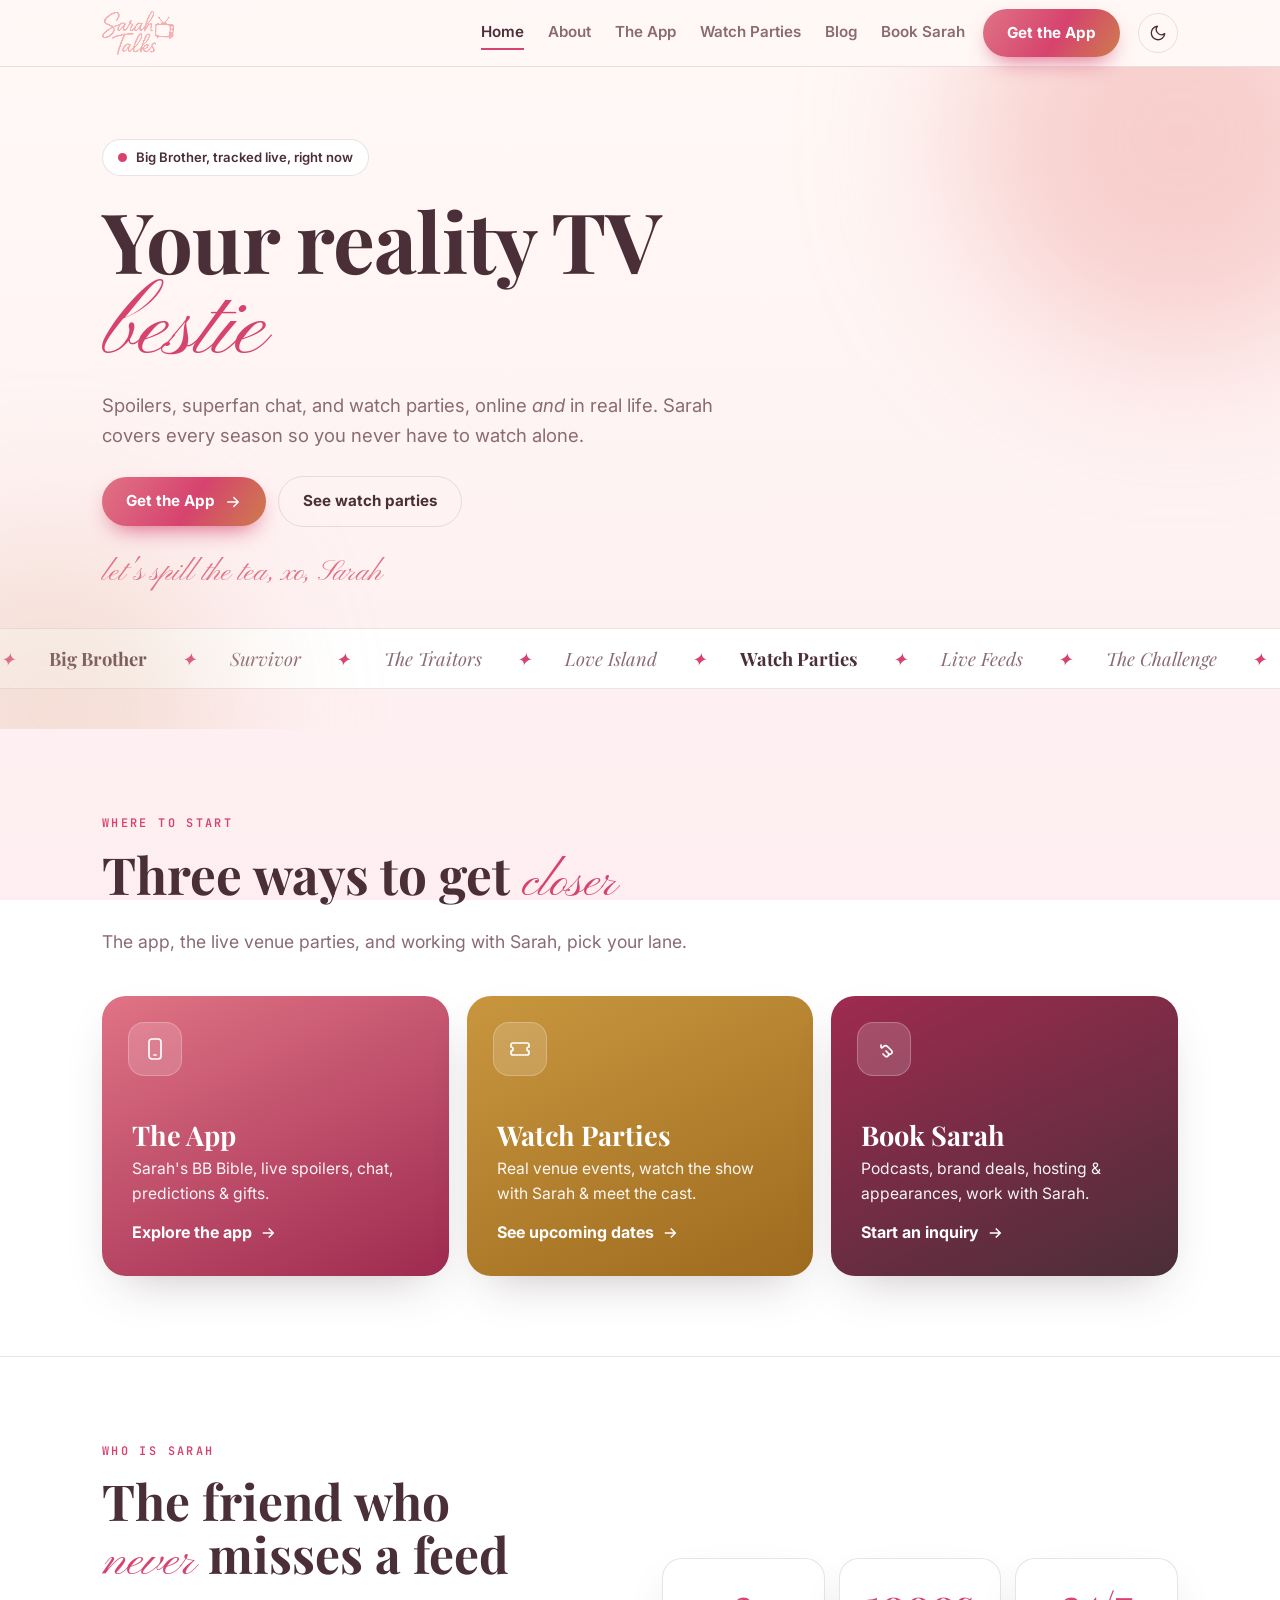
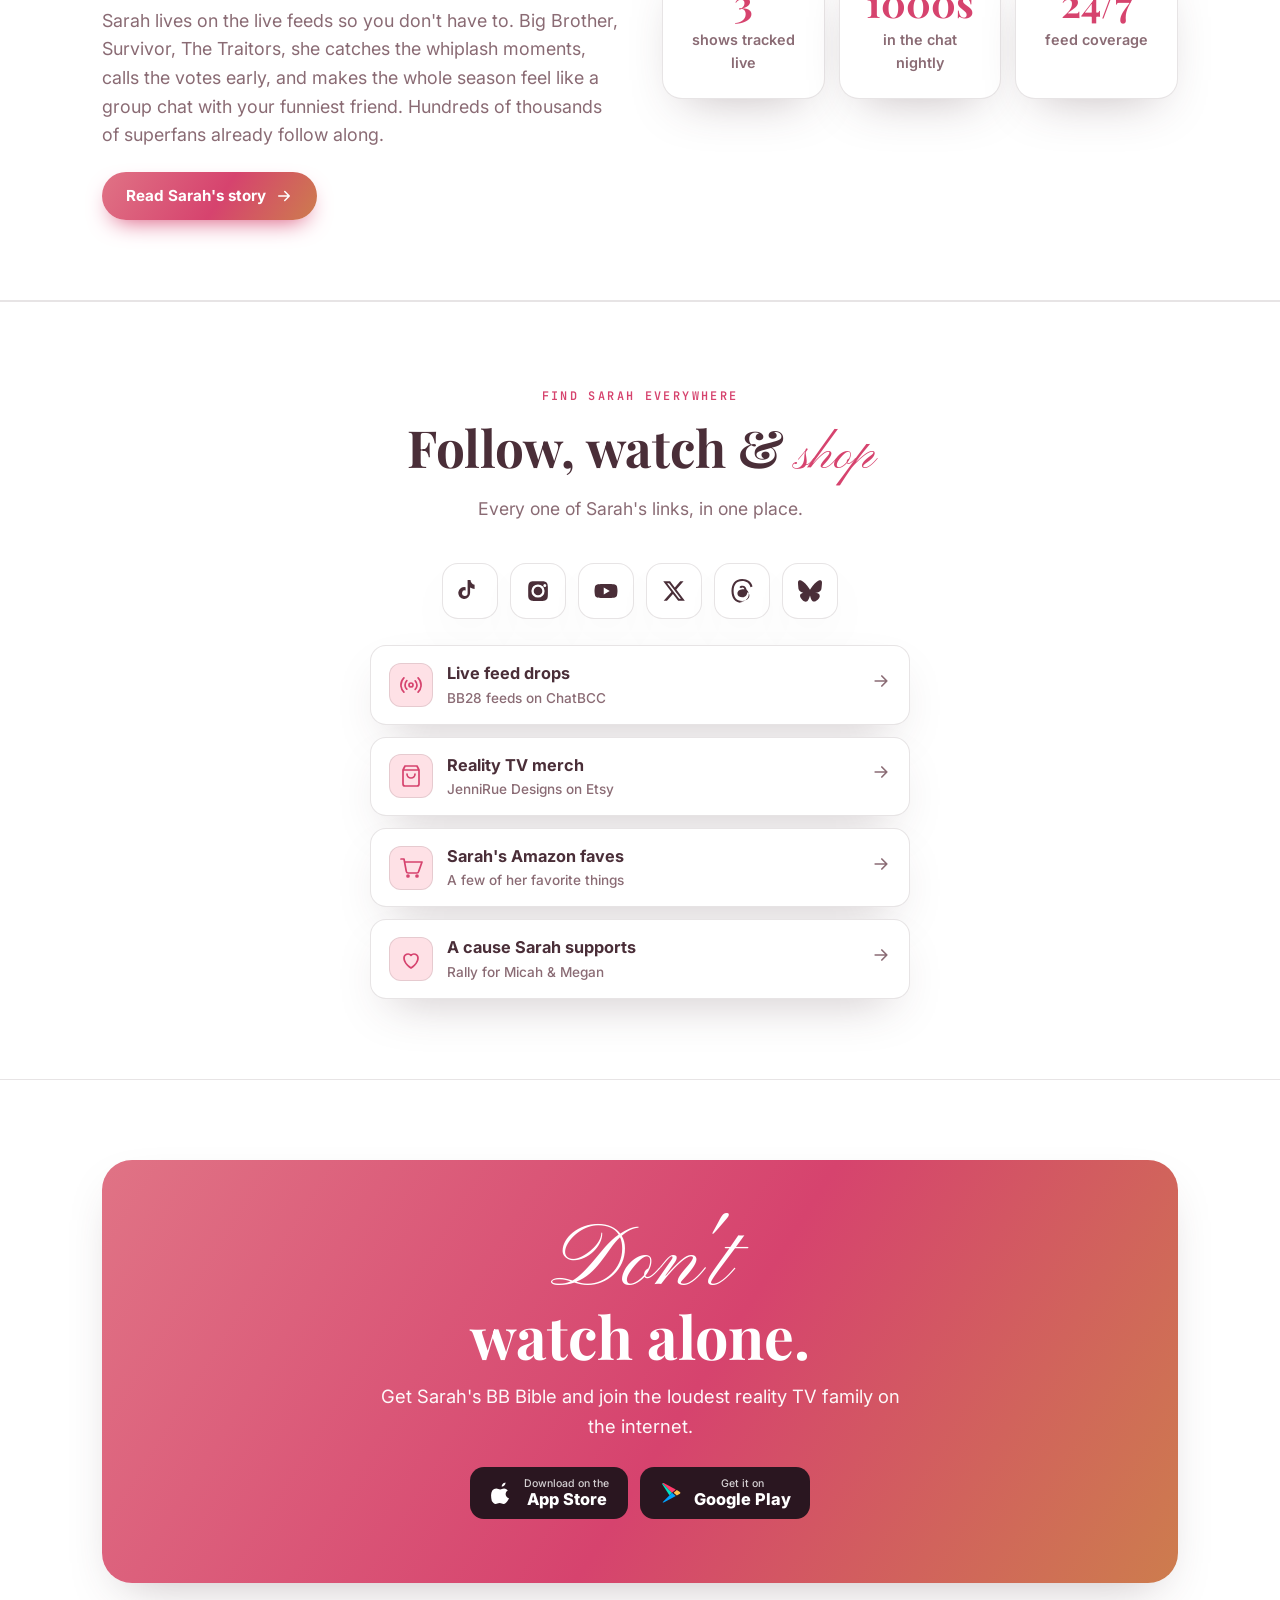
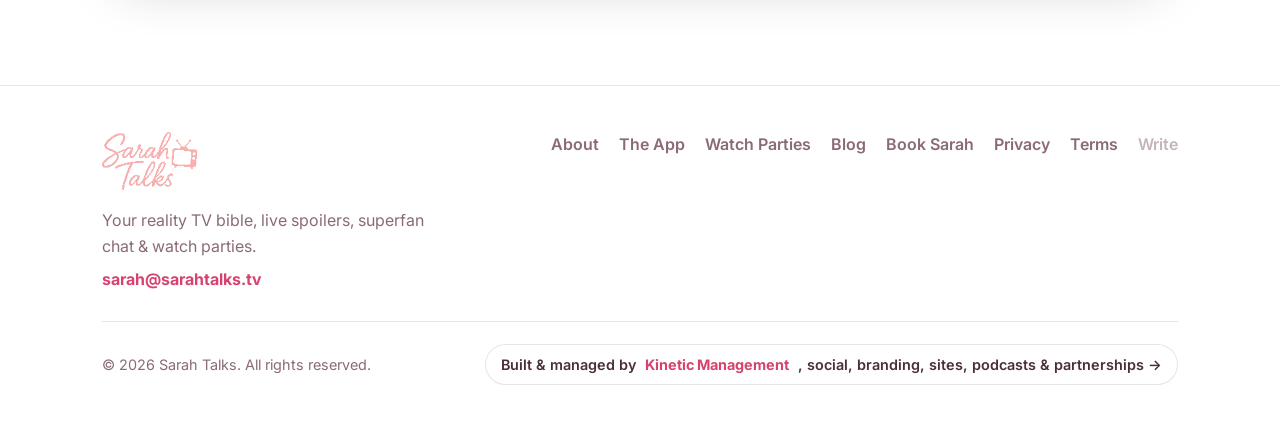
==== index.html @ e47b16cb "About: Sarah's new bio copy (+Mr. Talks, furbabies, Boston); remove all em/en-dashes site-wide Co-Au" ====
<!doctype html>
<html lang="en">
<head>
<meta charset="utf-8">
<meta name="viewport" content="width=device-width, initial-scale=1">
<title>Sarah Talks · Your Reality TV Bible</title>
<meta name="description" content="Sarah Talks: reality TV spoilers, superfan chat, live & in-person watch parties, and the Sarah's BB Bible app.">
<link rel="preconnect" href="https://fonts.googleapis.com">
<link rel="preconnect" href="https://fonts.gstatic.com" crossorigin>
<link href="https://fonts.googleapis.com/css2?family=Playfair+Display:ital,wght@0,500;0,600;0,700;0,800;1,500;1,600&family=Pinyon+Script&family=Inter:wght@400;500;600;700;800&family=JetBrains+Mono:wght@500;600&display=swap" rel="stylesheet">
<link rel="stylesheet" href="styles.css?v=2">
</head>
<body>
<header class="nav"><div class="wrap nav-in">
  <a href="index.html" class="brand"><img class="logo" src="assets/sarah-logo-trim.png" alt="Sarah Talks"></a>
  <nav class="nav-right">
    <div class="nav-links" id="navLinks">
      <a href="index.html" class="active">Home</a>
      <a href="about.html">About</a>
      <a href="app.html">The App</a>
      <a href="watch-parties.html">Watch Parties</a>
      <a href="blog.html">Blog</a>
      <a href="book.html">Book Sarah</a>
    </div>
    <a href="app.html" class="btn btn-primary">Get the App</a>
    <button class="toggle" id="themeBtn" aria-label="Toggle theme"></button>
    <button class="menu-btn" id="menuBtn" aria-label="Menu"><svg viewBox="0 0 24 24" fill="none" stroke="currentColor" stroke-width="2" stroke-linecap="round"><path d="M3 6h18M3 12h18M3 18h18"/></svg></button>
  </nav>
</div></header>

<main>
  <section class="hero">
    <div class="blob a"></div><div class="blob b"></div>
    <div class="wrap hero-in">
      <span class="kicker"><span class="dot"></span> Big Brother, tracked live, right now</span>
      <h1 class="title">Your reality TV<span class="script">bestie</span></h1>
      <p class="lede">Spoilers, superfan chat, and watch parties, online <em>and</em> in real life. Sarah covers every season so you never have to watch alone.</p>
      <div class="cta-row">
        <a href="app.html" class="btn btn-primary">Get the App
          <svg viewBox="0 0 24 24" fill="none" stroke="currentColor" stroke-width="2" stroke-linecap="round" stroke-linejoin="round"><path d="M5 12h14M13 6l6 6-6 6"/></svg></a>
        <a href="watch-parties.html" class="btn btn-ghost">See watch parties</a>
      </div>
      <p class="signoff">let's spill the tea, xo, Sarah</p>
    </div>
    <div class="marq"><div class="marq-track">
      <span>&#10022;</span> <b>Big Brother</b> <span>&#10022;</span> Survivor <span>&#10022;</span> The Traitors <span>&#10022;</span> Love Island <span>&#10022;</span> <b>Watch Parties</b> <span>&#10022;</span> Live Feeds <span>&#10022;</span> The Challenge <span>&#10022;</span>
      <span>&#10022;</span> <b>Big Brother</b> <span>&#10022;</span> Survivor <span>&#10022;</span> The Traitors <span>&#10022;</span> Love Island <span>&#10022;</span> <b>Watch Parties</b> <span>&#10022;</span> Live Feeds <span>&#10022;</span> The Challenge <span>&#10022;</span>
    </div></div>
  </section>

  <!-- THREE WORLDS -->
  <section>
    <div class="wrap">
      <div class="sec-head">
        <span class="eyebrow">Where to start</span>
        <h2>Three ways to get <span class="script">closer</span></h2>
        <p>The app, the live venue parties, and working with Sarah, pick your lane.</p>
      </div>
      <div class="split">
        <a class="world w-app" href="app.html">
          <span class="ic"><svg viewBox="0 0 24 24"><rect x="6" y="2" width="12" height="20" rx="3"/><path d="M11 18h2"/></svg></span>
          <h3>The App</h3>
          <p>Sarah's BB Bible, live spoilers, chat, predictions & gifts.</p>
          <span class="go">Explore the app <svg viewBox="0 0 24 24"><path d="M5 12h14M13 6l6 6-6 6"/></svg></span>
        </a>
        <a class="world w-party" href="watch-parties.html">
          <span class="ic"><svg viewBox="0 0 24 24"><path d="M3 8a2 2 0 0 1 2-2h14a2 2 0 0 1 2 2v2a2 2 0 0 0 0 4v2a2 2 0 0 1-2 2H5a2 2 0 0 1-2-2v-2a2 2 0 0 0 0-4z"/></svg></span>
          <h3>Watch Parties</h3>
          <p>Real venue events, watch the show with Sarah & meet the cast.</p>
          <span class="go">See upcoming dates <svg viewBox="0 0 24 24"><path d="M5 12h14M13 6l6 6-6 6"/></svg></span>
        </a>
        <a class="world w-book" href="book.html">
          <span class="ic"><svg viewBox="0 0 24 24"><path d="m11 17 2 2a1 1 0 0 0 3-3M14 14l2.5 2.5a1 1 0 0 0 3-3l-3.9-3.9a3 3 0 0 0-4.2 0l-.9.9a1 1 0 0 1-1.4 0L9 8"/></svg></span>
          <h3>Book Sarah</h3>
          <p>Podcasts, brand deals, hosting & appearances, work with Sarah.</p>
          <span class="go">Start an inquiry <svg viewBox="0 0 24 24"><path d="M5 12h14M13 6l6 6-6 6"/></svg></span>
        </a>
      </div>
    </div>
  </section>

  <!-- WHO -->
  <section class="band">
    <div class="wrap g2 grid" style="align-items:center;gap:44px">
      <div>
        <span class="eyebrow">Who is Sarah</span>
        <h2 style="font-size:clamp(2rem,5vw,3.1rem);font-weight:700;margin:12px 0">The friend who <span class="script rasp">never</span> misses a feed</h2>
        <p class="muted" style="font-size:1.12rem">Sarah lives on the live feeds so you don't have to. Big Brother, Survivor, The Traitors, she catches the whiplash moments, calls the votes early, and makes the whole season feel like a group chat with your funniest friend. Hundreds of thousands of superfans already follow along.</p>
        <div class="cta-row" style="margin-top:22px">
          <a href="about.html" class="btn btn-primary">Read Sarah's story
            <svg viewBox="0 0 24 24" fill="none" stroke="currentColor" stroke-width="2" stroke-linecap="round" stroke-linejoin="round"><path d="M5 12h14M13 6l6 6-6 6"/></svg></a>
        </div>
      </div>
      <div class="stats">
        <div class="stat-box"><b>3</b><small>shows tracked live</small></div>
        <div class="stat-box"><b>1000s</b><small>in the chat nightly</small></div>
        <div class="stat-box"><b>24/7</b><small>feed coverage</small></div>
      </div>
    </div>
  </section>

  <!-- FIND SARAH EVERYWHERE (linktree) -->
  <section id="links" class="band">
    <div class="wrap">
      <div class="sec-head" style="max-width:620px;margin-left:auto;margin-right:auto;text-align:center">
        <span class="eyebrow">Find Sarah everywhere</span>
        <h2>Follow, watch &amp; <span class="script">shop</span></h2>
        <p style="margin:0 auto">Every one of Sarah's links, in one place.</p>
      </div>
      <div class="sociicons">
        <a href="https://www.tiktok.com/@sarahtalksreality" target="_blank" rel="noopener" aria-label="TikTok"><svg viewBox="0 0 24 24"><path d="M16.6 5.8a5 5 0 0 1-3-1.7 4.9 4.9 0 0 1-1.1-3H9.6v13.1a2.8 2.8 0 1 1-2-2.7V8.3a5.9 5.9 0 1 0 4.5 5.7V8.5a8 8 0 0 0 4.5 1.4V6.9a4.8 4.8 0 0 1 0-1.1z"/></svg></a>
        <a href="https://www.instagram.com/sarahtalksreality" target="_blank" rel="noopener" aria-label="Instagram"><svg viewBox="0 0 24 24"><path d="M12 2.2c3.2 0 3.6 0 4.9.1 1.2.1 1.8.3 2.2.4.6.2 1 .5 1.4.9.4.4.7.8.9 1.4.1.4.3 1 .4 2.2.1 1.3.1 1.7.1 4.9s0 3.6-.1 4.9c-.1 1.2-.3 1.8-.4 2.2-.2.6-.5 1-.9 1.4-.4.4-.8.7-1.4.9-.4.1-1 .3-2.2.4-1.3.1-1.7.1-4.9.1s-3.6 0-4.9-.1c-1.2-.1-1.8-.3-2.2-.4-.6-.2-1-.5-1.4-.9-.4-.4-.7-.8-.9-1.4-.1-.4-.3-1-.4-2.2C2.2 15.6 2.2 15.2 2.2 12s0-3.6.1-4.9c.1-1.2.3-1.8.4-2.2.2-.6.5-1 .9-1.4.4-.4.8-.7 1.4-.9.4-.1 1-.3 2.2-.4C8.4 2.2 8.8 2.2 12 2.2zm0 3.2A6.6 6.6 0 1 0 18.6 12 6.6 6.6 0 0 0 12 5.4zm0 10.9A4.3 4.3 0 1 1 16.3 12 4.3 4.3 0 0 1 12 16.3zm6.8-11.2a1.5 1.5 0 1 0 1.5 1.5 1.5 1.5 0 0 0-1.5-1.5z"/></svg></a>
        <a href="https://www.youtube.com/@SarahtalksBTE" target="_blank" rel="noopener" aria-label="YouTube"><svg viewBox="0 0 24 24"><path d="M23 7.5a3 3 0 0 0-2.1-2.1C19 4.9 12 4.9 12 4.9s-7 0-8.9.5A3 3 0 0 0 1 7.5 31 31 0 0 0 .5 12 31 31 0 0 0 1 16.5a3 3 0 0 0 2.1 2.1c1.9.5 8.9.5 8.9.5s7 0 8.9-.5a3 3 0 0 0 2.1-2.1A31 31 0 0 0 23.5 12 31 31 0 0 0 23 7.5zM9.75 15.5v-7l6 3.5z"/></svg></a>
        <a href="https://x.com/SarahTalksReality" target="_blank" rel="noopener" aria-label="X"><svg viewBox="0 0 24 24"><path d="M18.244 2.25h3.308l-7.227 8.26 8.502 11.24h-6.657l-5.214-6.817L4.99 21.75H1.68l7.73-8.835L1.254 2.25H8.08l4.713 6.231 5.451-6.231zm-1.161 17.52h1.833L7.084 4.126H5.117l11.966 15.644z"/></svg></a>
        <a href="https://www.threads.net/@sarahtalksreality" target="_blank" rel="noopener" aria-label="Threads"><svg viewBox="0 0 24 24"><path d="M12.19 24h-.01c-3.58-.02-6.33-1.2-8.18-3.51C2.35 18.44 1.5 15.59 1.47 12.01v-.02c.03-3.58.88-6.43 2.53-8.48C5.84 1.2 8.6.02 12.18 0h.02c2.74.02 5.04.72 6.82 2.1 1.68 1.29 2.86 3.13 3.51 5.46l-2.04.57c-1.1-3.96-3.9-5.98-8.3-6.02-2.91.03-5.11.94-6.54 2.72C4.31 6.5 3.62 8.91 3.59 12c.03 3.09.72 5.5 2.06 7.16 1.43 1.78 3.63 2.7 6.54 2.72 2.62-.02 4.36-.63 5.8-2.05 1.65-1.61 1.62-3.59 1.09-4.8-.31-.71-.87-1.3-1.63-1.75-.19 1.35-.62 2.45-1.28 3.27-.89 1.1-2.14 1.7-3.73 1.79-1.2.07-2.36-.22-3.26-.8-1.06-.69-1.68-1.74-1.75-2.96-.07-1.19.41-2.29 1.33-3.08.88-.76 2.12-1.21 3.58-1.29.87-.05 1.68-.02 2.04.03-.06-.42-.21-.77-.44-1.04-.32-.38-.8-.57-1.43-.58h-.04c-.58 0-1.1.24-1.42.65l-1.57-1.08c.55-.82 1.52-1.32 2.99-1.34h.06c1.19.01 2.15.39 2.85 1.13.61.65.98 1.53 1.1 2.62.12.09.23.18.35.28.9.77 1.5 1.81 1.79 3.11.4 1.79.06 4.34-2.02 6.37-1.83 1.8-4.08 2.6-7.29 2.62z"/></svg></a>
        <a href="https://bsky.app/profile/sarahtalks.bsky.social" target="_blank" rel="noopener" aria-label="Bluesky"><svg viewBox="0 0 24 24"><path d="M12 10.8C10.91 8.69 7.95 4.75 5.2 2.8 2.57.94 1.56 1.27.9 1.57.14 1.91 0 3.08 0 3.77c0 .69.38 5.65.62 6.48.82 2.74 3.71 3.66 6.38 3.36.14-.02.28-.04.42-.06-.14.02-.28.04-.42.06-3.91.58-7.39 2-2.83 7.08 5.01 5.19 6.87-1.11 7.82-4.31.95 3.2 2.05 9.27 7.73 4.31 4.27-4.31 1.17-6.5-2.74-7.08a8.7 8.7 0 0 1-.42-.06c.14.02.28.04.42.06 2.67.3 5.57-.63 6.38-3.36.25-.83.62-5.79.62-6.48 0-.69-.14-1.86-.9-2.2-.66-.3-1.66-.63-4.3 1.23C16.05 4.75 13.09 8.69 12 10.8z"/></svg></a>
      </div>
      <div class="linklist">
        <a class="linkbtn" href="https://chatbcc.com/btebb28livefeeddrops01?u=sarah_talks" target="_blank" rel="noopener">
          <span class="ic"><svg viewBox="0 0 24 24"><circle cx="12" cy="12" r="2"/><path d="M16.2 7.8a6 6 0 0 1 0 8.5M7.8 16.2a6 6 0 0 1 0-8.5M19.1 4.9a10 10 0 0 1 0 14.2M4.9 19.1a10 10 0 0 1 0-14.2"/></svg></span>
          <span><b>Live feed drops</b><small>BB28 feeds on ChatBCC</small></span>
          <span class="arr"><svg viewBox="0 0 24 24"><path d="M5 12h14M13 6l6 6-6 6"/></svg></span></a>
        <a class="linkbtn" href="https://www.etsy.com/shop/JenniRueDesigns" target="_blank" rel="noopener">
          <span class="ic"><svg viewBox="0 0 24 24"><path d="M6 2 4 6v14a2 2 0 0 0 2 2h12a2 2 0 0 0 2-2V6l-2-4zM4 6h16M16 10a4 4 0 0 1-8 0"/></svg></span>
          <span><b>Reality TV merch</b><small>JenniRue Designs on Etsy</small></span>
          <span class="arr"><svg viewBox="0 0 24 24"><path d="M5 12h14M13 6l6 6-6 6"/></svg></span></a>
        <a class="linkbtn" href="https://www.amazon.com/shop/sarahtalksbb" target="_blank" rel="noopener">
          <span class="ic"><svg viewBox="0 0 24 24"><circle cx="9" cy="20" r="1"/><circle cx="18" cy="20" r="1"/><path d="M2 3h3l2.3 12.3a2 2 0 0 0 2 1.7h8.4a2 2 0 0 0 2-1.6L23 6H6"/></svg></span>
          <span><b>Sarah's Amazon faves</b><small>A few of her favorite things</small></span>
          <span class="arr"><svg viewBox="0 0 24 24"><path d="M5 12h14M13 6l6 6-6 6"/></svg></span></a>
        <a class="linkbtn" href="https://www.gofundme.com/f/rally-for-micah-and-megan-facing-glioblastoma" target="_blank" rel="noopener">
          <span class="ic"><svg viewBox="0 0 24 24"><path d="M12 21s-7-4.5-7-10a4 4 0 0 1 7-2.6A4 4 0 0 1 19 11c0 5.5-7 10-7 10z"/></svg></span>
          <span><b>A cause Sarah supports</b><small>Rally for Micah &amp; Megan</small></span>
          <span class="arr"><svg viewBox="0 0 24 24"><path d="M5 12h14M13 6l6 6-6 6"/></svg></span></a>
      </div>
    </div>
  </section>

  <!-- FINAL -->
  <section>
    <div class="wrap">
      <div class="final">
        <h2><span class="script">Don't</span> watch alone.</h2>
        <p>Get Sarah's BB Bible and join the loudest reality TV family on the internet.</p>
        <div class="cta-row">
          <a href="https://apps.apple.com/us/app/sarahs-bb-bible/id6790280154" class="store" target="_blank" rel="noopener">
            <svg viewBox="0 0 24 24" fill="currentColor"><path d="M16.5 1.5c.1 1-.3 2-1 2.8-.7.8-1.8 1.4-2.8 1.3-.1-1 .4-2 1-2.7.7-.8 1.9-1.3 2.8-1.4zM20 17.2c-.5 1.2-.8 1.7-1.5 2.7-1 1.4-2.3 3.1-4 3.1-1.5 0-1.9-1-3.9-1-2 0-2.5 1-3.9 1-1.7 0-2.9-1.6-3.9-3C1.9 16.4 1.6 12 3.3 9.6c1-1.4 2.5-2.2 4-2.2 1.6 0 2.6 1 3.9 1 1.3 0 2-1 3.9-1 1.3 0 2.7.7 3.7 2-3.3 1.8-2.7 6.4 1.2 7.8z"/></svg>
            <span><small>Download on the</small><b>App Store</b></span></a>
          <a href="https://play.google.com/store/apps/details?id=com.kineticmgmt.bb_bible" class="store" target="_blank" rel="noopener">
            <svg viewBox="0 0 24 24"><path fill="#00E5C3" d="M3.6 2.3 13 11.7l-2.6 2.6L3.1 3c.1-.3.3-.5.5-.7z"/><path fill="#FF3B6B" d="M16.8 8.5 13 11.7 3.6 2.3c.4-.3 1-.3 1.6 0l11.6 6.2z"/><path fill="#FFC24B" d="M20.9 11c.6.4.6 1.3 0 1.7l-3.1 1.7-3.2-2.7 3.2-2.7 3.1 2z"/><path fill="#00A2FF" d="M13 11.7 16.8 15 5.2 21.2c-.6.3-1.2.3-1.6 0l9.4-9.5z"/></svg>
            <span><small>Get it on</small><b>Google Play</b></span></a>
        </div>
      </div>
    </div>
  </section>
</main>

<footer><div class="wrap">
  <div class="foot-in">
    <div>
      <a href="index.html" class="brand"><img class="logo" src="assets/sarah-logo-trim.png" alt="Sarah Talks"></a>
      <p class="muted" style="margin:10px 0 0;max-width:34ch">Your reality TV bible, live spoilers, superfan chat & watch parties.</p>
      <a class="foot-mail" href="mailto:sarah@sarahtalks.tv">sarah@sarahtalks.tv</a>
    </div>
    <div class="foot-links">
      <a href="about.html">About</a><a href="app.html">The App</a><a href="watch-parties.html">Watch Parties</a><a href="blog.html">Blog</a><a href="book.html">Book Sarah</a>
      <a href="privacy.html">Privacy</a>
      <a href="https://www.apple.com/legal/internet-services/itunes/dev/stdeula/" target="_blank" rel="noopener">Terms</a><a href="write.html" style="opacity:.5">Write</a>
    </div>
  </div>
  <div class="kinetic">
    <span>&copy; <span id="yr">2026</span> Sarah Talks. All rights reserved.</span>
    <a class="plug" href="https://kinetic-mgmt.com" target="_blank" rel="noopener">Built &amp; managed by <b>Kinetic Management</b>, social, branding, sites, podcasts &amp; partnerships &rarr;</a>
  </div>
</div></footer>
<script src="app.js?v=2"></script>
</body>
</html>
---- styles.css ----
/* Sarah Talks — shared styles. App-matched (lib/theme.dart): Playfair + Pinyon + Inter, rose-gold palette. */
:root{
  --bg:#fff9f6; --bg2:#feeef1; --surface:#ffffff; --blush:#fee1e6; --blush2:#fdebee;
  --ink:#4a2e38; --muted:#8a6b74; --line:rgba(74,46,56,.13);
  --rose:#f0a6a4; --rose-deep:#e07385; --rasp:#d6436e; --berry:#9e2b50;
  --rosegold:#c99a86; --rosegold-hi:#e7c2ac; --amber:#c9963f; --sage:#7fa98c;
  --grad:linear-gradient(122deg,#e07385 0%,#d6436e 55%,#c9963f 120%);
  --shadow:0 20px 50px -22px rgba(74,46,56,.34);
}
@media (prefers-color-scheme:dark){
  :root{--bg:#171215;--bg2:#1e151a;--surface:#221b20;--blush:#3a2a31;--blush2:#33242b;
    --ink:#f3e8eb;--muted:#b69ba4;--line:rgba(255,255,255,.10);--shadow:0 24px 60px -22px rgba(0,0,0,.72)}
}
:root[data-theme="light"]{--bg:#fff9f6;--bg2:#feeef1;--surface:#fff;--blush:#fee1e6;--blush2:#fdebee;--ink:#4a2e38;--muted:#8a6b74;--line:rgba(74,46,56,.13);--shadow:0 20px 50px -22px rgba(74,46,56,.34)}
:root[data-theme="dark"]{--bg:#171215;--bg2:#1e151a;--surface:#221b20;--blush:#3a2a31;--blush2:#33242b;--ink:#f3e8eb;--muted:#b69ba4;--line:rgba(255,255,255,.10);--shadow:0 24px 60px -22px rgba(0,0,0,.72)}

*{box-sizing:border-box}
html{scroll-behavior:smooth}
body{margin:0;color:var(--ink);background:linear-gradient(180deg,var(--bg),var(--bg2));background-attachment:fixed;
  font-family:"Inter",-apple-system,BlinkMacSystemFont,"Segoe UI",sans-serif;line-height:1.6;-webkit-font-smoothing:antialiased;overflow-x:hidden}
.wrap{max-width:1120px;margin:0 auto;padding:0 22px}
a{color:inherit}
img{max-width:100%;display:block}
h1,h2,h3{margin:0;line-height:1.06;text-wrap:balance;font-family:"Playfair Display",serif}
.eyebrow{font-family:"JetBrains Mono",monospace;font-size:.74rem;letter-spacing:.2em;text-transform:uppercase;font-weight:600;color:var(--rasp)}
.script{font-family:"Pinyon Script",cursive;font-weight:400}
.muted{color:var(--muted)}

/* buttons */
.btn{display:inline-flex;align-items:center;gap:9px;border:none;cursor:pointer;font-family:inherit;font-weight:700;font-size:.95rem;padding:12px 24px;border-radius:999px;text-decoration:none;transition:transform .15s ease,filter .15s ease}
.btn svg{width:18px;height:18px}
.btn-primary{background:var(--grad);color:#fff;box-shadow:0 10px 24px -10px var(--rasp)}
.btn-primary:hover{transform:translateY(-2px);filter:brightness(1.04)}
.btn-ghost{background:transparent;color:var(--ink);border:1.5px solid var(--line)}
.btn-ghost:hover{border-color:var(--rasp);color:var(--rasp)}
.store{display:inline-flex;align-items:center;gap:11px;background:var(--ink);color:var(--bg);text-decoration:none;padding:11px 19px;border-radius:14px;transition:transform .15s ease}
.store:hover{transform:translateY(-2px)}
.store svg{width:24px;height:24px;flex:none}
.store small{display:block;font-size:.66rem;opacity:.8;line-height:1.1;font-weight:500}
.store b{display:block;font-size:1.02rem;line-height:1.15;font-weight:800}
.cta-row{display:flex;flex-wrap:wrap;gap:12px;align-items:center}

/* nav */
header.nav{position:sticky;top:0;z-index:50;background:color-mix(in srgb,var(--bg) 86%,transparent);backdrop-filter:blur(14px);border-bottom:1px solid var(--line)}
.nav-in{display:flex;align-items:center;justify-content:space-between;height:66px}
.brand{font-family:"Playfair Display",serif;font-weight:800;font-size:1.5rem;text-decoration:none;color:var(--ink);letter-spacing:.01em}
.brand em{font-style:italic;color:var(--rasp);font-weight:600}
.nav-right{display:flex;align-items:center;gap:18px}
.nav-links{display:flex;gap:24px}
.nav-links a{text-decoration:none;color:var(--muted);font-weight:600;font-size:.95rem;padding:4px 0;border-bottom:2px solid transparent}
.nav-links a:hover{color:var(--ink)}
.nav-links a.active{color:var(--ink);border-color:var(--rasp)}
.toggle{width:40px;height:40px;border-radius:50%;border:1.5px solid var(--line);background:transparent;cursor:pointer;display:grid;place-items:center;color:var(--ink)}
.toggle svg{width:18px;height:18px}
.toggle:hover{border-color:var(--rasp)}
.menu-btn{display:none;background:none;border:1.5px solid var(--line);border-radius:10px;width:40px;height:40px;cursor:pointer;color:var(--ink)}
@media(max-width:820px){.nav-links{display:none}.nav-links.open{display:flex;position:absolute;top:66px;left:0;right:0;flex-direction:column;background:var(--surface);border-bottom:1px solid var(--line);padding:14px 22px;gap:14px}.menu-btn{display:grid;place-items:center}}

/* icons in blush squares */
.ic{width:54px;height:54px;border-radius:16px;display:grid;place-items:center;background:var(--blush);border:1px solid var(--line);color:var(--rasp)}
.ic svg{width:24px;height:24px;fill:none;stroke:currentColor;stroke-width:1.7;stroke-linecap:round;stroke-linejoin:round}

/* hero */
.hero{position:relative;padding:72px 0 40px;overflow:hidden}
.blob{position:absolute;border-radius:50%;filter:blur(80px);z-index:0}
.blob.a{width:440px;height:440px;background:var(--rose);opacity:.5;top:-150px;right:-120px}
.blob.b{width:360px;height:360px;background:var(--rosegold-hi);opacity:.4;bottom:-160px;left:-130px}
.hero-in{position:relative;z-index:1}
.kicker{display:inline-flex;align-items:center;gap:9px;background:var(--surface);border:1px solid var(--line);padding:7px 15px;border-radius:999px;font-weight:600;font-size:.82rem;box-shadow:var(--shadow)}
.dot{width:9px;height:9px;border-radius:50%;background:var(--rasp);box-shadow:0 0 0 0 rgba(214,67,110,.6);animation:pulse 1.9s infinite;flex:none}
@keyframes pulse{0%{box-shadow:0 0 0 0 rgba(214,67,110,.5)}70%{box-shadow:0 0 0 12px rgba(214,67,110,0)}100%{box-shadow:0 0 0 0 rgba(214,67,110,0)}}
h1.title{font-size:clamp(2.9rem,7.2vw,5.2rem);font-weight:700;margin:20px 0 4px;letter-spacing:-.01em}
h1.title .script{display:block;font-size:clamp(3.4rem,8.6vw,6rem);line-height:.8;color:var(--rasp);font-weight:400;margin-top:8px}
.lede{font-size:1.16rem;color:var(--muted);max-width:52ch;margin:22px 0 26px}
.signoff{font-family:"Pinyon Script",cursive;font-size:1.9rem;color:var(--rose-deep);margin-top:22px}

/* sections */
section{padding:80px 0}
.band{background:var(--surface);border-block:1px solid var(--line)}
.sec-head{max-width:680px;margin-bottom:40px}
.sec-head h2{font-size:clamp(2.1rem,5vw,3.2rem);font-weight:700;margin:12px 0}
.sec-head h2 .script,.script.rasp{color:var(--rasp)}
.sec-head p{color:var(--muted);font-size:1.1rem}
.grid{display:grid;gap:18px}
.g3{grid-template-columns:repeat(3,1fr)}
.g2{grid-template-columns:repeat(2,1fr)}
@media(max-width:860px){.g3{grid-template-columns:1fr}.g2{grid-template-columns:1fr}}
.card{background:var(--surface);border:1px solid var(--line);border-radius:22px;padding:28px;box-shadow:var(--shadow)}
.feat{transition:transform .2s ease}
.feat:hover{transform:translateY(-4px)}
.feat .ic{margin-bottom:16px}
.feat h3{font-size:1.32rem;font-weight:700;margin-bottom:8px}
.feat p{color:var(--muted);font-size:.98rem;margin:0}

/* big split cards (home 'three worlds') */
.split{display:grid;grid-template-columns:repeat(3,1fr);gap:18px}
@media(max-width:860px){.split{grid-template-columns:1fr}}
.world{position:relative;overflow:hidden;border-radius:24px;padding:30px;color:#fff;min-height:280px;display:flex;flex-direction:column;justify-content:flex-end;text-decoration:none;box-shadow:var(--shadow);transition:transform .2s ease}
.world:hover{transform:translateY(-5px)}
.world .ic{background:rgba(255,255,255,.16);border-color:rgba(255,255,255,.24);color:#fff;position:absolute;top:26px;left:26px}
.world h3{font-size:1.7rem;font-weight:700}
.world p{margin:6px 0 14px;opacity:.94;font-family:"Inter";font-size:.98rem}
.world .go{font-weight:700;display:inline-flex;align-items:center;gap:7px}
.world .go svg{width:18px;height:18px;fill:none;stroke:currentColor;stroke-width:2}
.w-app{background:linear-gradient(155deg,#e07385,#9e2b50)}
.w-party{background:linear-gradient(155deg,#c9963f,#9e6b1f)}
.w-book{background:linear-gradient(155deg,#9e2b50,#4a2e38)}

/* shows */
.show-row{display:grid;grid-template-columns:repeat(3,1fr);gap:16px}
@media(max-width:760px){.show-row{grid-template-columns:1fr}}
.show{position:relative;border-radius:22px;padding:30px 26px;color:#fff;overflow:hidden;min-height:190px;display:flex;flex-direction:column;justify-content:flex-end;box-shadow:var(--shadow)}
.show.bb{background:linear-gradient(150deg,#e07385,#9e2b50)}
.show.sv{background:linear-gradient(150deg,#c9963f,#9e6b1f)}
.show.tr{background:linear-gradient(150deg,#9e2b50,#2a1620)}
.show h3{font-size:2rem;font-weight:700}
.show p{margin:4px 0 0;opacity:.92;font-size:.95rem;font-family:"Inter"}
.status{position:absolute;top:18px;left:18px;font-family:"JetBrains Mono",monospace;font-size:.66rem;font-weight:600;letter-spacing:.08em;background:rgba(0,0,0,.26);padding:5px 11px;border-radius:999px;text-transform:uppercase;color:#fff}
.status.live{background:var(--rasp)}

/* stats */
.stats{display:flex;flex-wrap:wrap;gap:14px}
.stat-box{flex:1;min-width:150px;background:var(--surface);border:1px solid var(--line);border-radius:20px;padding:24px;text-align:center;box-shadow:var(--shadow)}
.stat-box b{font-family:"Playfair Display",serif;font-weight:700;font-size:2.4rem;display:block;color:var(--rasp);line-height:1}
.stat-box small{color:var(--muted);font-weight:600;font-size:.9rem;display:block;margin-top:6px}

/* events */
.event{display:grid;grid-template-columns:auto 1fr auto;gap:24px;align-items:center;background:var(--surface);border:1px solid var(--line);border-radius:22px;padding:22px 26px;box-shadow:var(--shadow)}
.event+.event{margin-top:16px}
.edate{text-align:center;background:var(--blush);border:1px solid var(--line);border-radius:14px;padding:12px 16px;min-width:82px}
.edate .m{font-family:"JetBrains Mono",monospace;font-size:.72rem;letter-spacing:.12em;text-transform:uppercase;color:var(--rasp);font-weight:600}
.edate .d{font-family:"Playfair Display",serif;font-size:2rem;font-weight:700;line-height:1}
.einfo h3{font-size:1.3rem;font-weight:700;margin-bottom:4px}
.einfo .meta{color:var(--muted);font-size:.94rem;display:flex;flex-wrap:wrap;gap:14px;margin-top:6px}
.einfo .meta span{display:inline-flex;align-items:center;gap:6px}
.einfo .meta svg{width:15px;height:15px;fill:none;stroke:currentColor;stroke-width:1.7}
.epill{font-family:"JetBrains Mono",monospace;font-size:.66rem;font-weight:600;letter-spacing:.08em;text-transform:uppercase;padding:5px 11px;border-radius:999px;background:var(--blush);color:var(--rasp);display:inline-block;margin-bottom:8px}
.epill.past{background:var(--blush2);color:var(--muted)}
@media(max-width:720px){.event{grid-template-columns:auto 1fr;gap:16px}.event .btn{grid-column:1/-1;justify-content:center}}

/* gallery */
.gallery{display:grid;grid-template-columns:repeat(4,1fr);gap:12px}
@media(max-width:760px){.gallery{grid-template-columns:repeat(2,1fr)}}
.gallery .ph{aspect-ratio:3/4;border-radius:16px;background:linear-gradient(160deg,var(--blush),var(--rosegold-hi));border:1px solid var(--line);display:grid;place-items:center;color:var(--muted);font-size:.8rem;text-align:center;padding:10px;overflow:hidden}
.gallery .ph img{width:100%;height:100%;object-fit:cover}

/* logos strip */
.logos{display:flex;flex-wrap:wrap;gap:14px;align-items:center;justify-content:center}
.logos .lg{background:var(--surface);border:1px solid var(--line);border-radius:12px;padding:14px 22px;color:var(--muted);font-weight:700;font-family:"Playfair Display",serif;font-style:italic}

/* form */
.form{display:grid;gap:16px}
.form .row{display:grid;grid-template-columns:1fr 1fr;gap:16px}
@media(max-width:620px){.form .row{grid-template-columns:1fr}}
.field{display:flex;flex-direction:column;gap:7px}
.field label{font-weight:600;font-size:.88rem}
.field input,.field select,.field textarea{font-family:inherit;font-size:1rem;color:var(--ink);background:var(--bg);border:1.5px solid var(--line);border-radius:12px;padding:12px 14px;width:100%}
.field textarea{min-height:130px;resize:vertical}
.field input:focus,.field select:focus,.field textarea:focus{outline:none;border-color:var(--rasp)}

/* testimonial */
.quote{font-family:"Playfair Display",serif;font-style:italic;font-size:clamp(1.4rem,3vw,2rem);line-height:1.35;max-width:24ch}
.quote-by{color:var(--muted);font-weight:600;margin-top:16px;font-family:"Inter"}

/* phone */
.phone-wrap{display:grid;place-items:center}
.phone{width:272px;height:556px;border-radius:42px;background:linear-gradient(160deg,#4a2e38,#1b1216);padding:12px;box-shadow:var(--shadow),0 0 0 2px rgba(255,255,255,.05);position:relative}
.phone::before{content:"";position:absolute;top:20px;left:50%;transform:translateX(-50%);width:96px;height:22px;background:#000;border-radius:14px;z-index:3}
.screen{width:100%;height:100%;border-radius:32px;overflow:hidden;background:#fff9f6;display:flex;flex-direction:column}
.sc-top{background:var(--grad);padding:42px 16px 18px;color:#fff}
.sc-top .eyebrow{color:rgba(255,255,255,.9)}
.sc-top h4{font-family:"Playfair Display",serif;font-weight:700;font-size:1.5rem;margin:4px 0 0}
.sc-top .script{font-size:1.5rem;color:#fff}
.sc-body{padding:14px;display:flex;flex-direction:column;gap:10px;flex:1;background:linear-gradient(180deg,#fff9f6,#feeef1)}
.chip{background:#fff;border:1px solid rgba(74,46,56,.1);border-radius:14px;padding:11px 13px;box-shadow:0 6px 16px -12px rgba(74,46,56,.5)}
.chip .r{display:flex;justify-content:space-between;align-items:center;font-size:.82rem;font-weight:700;color:#4a2e38;gap:8px}
.chip .r .l{display:inline-flex;align-items:center;gap:7px}
.chip .r .l svg{width:15px;height:15px;fill:none;stroke:#d6436e;stroke-width:1.8}
.chip .s{font-size:.72rem;color:#8a6b74;margin-top:3px}
.liveTag{background:#d6436e;color:#fff;font-size:.6rem;font-weight:800;padding:2px 7px;border-radius:6px;letter-spacing:.06em}
.bar{height:8px;border-radius:6px;background:#f4dece;overflow:hidden;margin-top:6px}
.bar i{display:block;height:100%;width:72%;background:#c9963f}

/* marquee */
.marq{border-block:1px solid var(--line);background:var(--surface);overflow:hidden;white-space:nowrap;padding:15px 0;margin-top:30px}
.marq-track{display:inline-flex;gap:34px;animation:scroll 28s linear infinite;font-family:"Playfair Display",serif;font-style:italic;font-size:1.15rem;color:var(--muted)}
.marq-track b{color:var(--ink);font-style:normal;font-weight:700}
.marq-track span{color:var(--rasp)}
@keyframes scroll{from{transform:translateX(0)}to{transform:translateX(-50%)}}

/* final cta */
.final{text-align:center;background:var(--grad);border-radius:30px;padding:64px 30px;color:#fff;box-shadow:var(--shadow)}
.final h2{font-size:clamp(2.2rem,6vw,3.7rem);font-weight:700}
.final .script{display:block;font-size:1.5em;line-height:.9;margin-bottom:2px}
.final p{font-size:1.15rem;opacity:.96;max-width:44ch;margin:14px auto 26px;font-family:"Inter"}
.final .cta-row{justify-content:center}
.final .store{background:#2a1620;color:#fff}

/* footer */
footer{border-top:1px solid var(--line);padding:46px 0 60px;margin-top:22px}
.foot-in{display:flex;flex-wrap:wrap;justify-content:space-between;gap:26px;align-items:flex-start}
.foot-in .brand{font-size:1.35rem}
.foot-mail{color:var(--rasp);text-decoration:none;font-weight:700;display:inline-block;margin-top:8px}
.foot-links{display:flex;gap:20px;flex-wrap:wrap}
.foot-links a{color:var(--muted);text-decoration:none;font-weight:600}
.foot-links a:hover{color:var(--ink)}
.kinetic{margin-top:28px;padding-top:22px;border-top:1px solid var(--line);display:flex;justify-content:space-between;flex-wrap:wrap;gap:12px;align-items:center;color:var(--muted);font-size:.9rem}
.kinetic .plug{display:inline-flex;align-items:center;gap:9px;background:var(--surface);border:1px solid var(--line);padding:8px 15px;border-radius:999px;text-decoration:none;color:var(--ink);font-weight:600}
.kinetic .plug b{color:var(--rasp)}
.kinetic .plug:hover{border-color:var(--rasp)}

/* logo */
.brand{display:inline-flex;align-items:center}
.brand .logo{height:44px;width:auto;display:block}
.foot-in .brand .logo{height:58px}
@media(max-width:820px){.brand .logo{height:38px}}

/* responsive hero split (app page) */
.hero-split{display:grid;grid-template-columns:1.12fr .88fr;gap:46px;align-items:center}
@media(max-width:860px){.hero-split{grid-template-columns:1fr;gap:30px}.hero-split .phone-wrap{order:-1}}

/* dallas bento mosaic gallery */
.mosaic{display:grid;grid-template-columns:repeat(4,1fr);grid-auto-rows:172px;gap:12px;grid-auto-flow:dense}
.mosaic .tile{overflow:hidden;border-radius:16px;border:1px solid var(--line);box-shadow:var(--shadow);position:relative}
.mosaic .tile img{width:100%;height:100%;object-fit:cover;display:block;transition:transform .5s ease}
.mosaic .tile:hover img{transform:scale(1.07)}
.mosaic .big{grid-column:span 2;grid-row:span 2}
.mosaic .wide{grid-column:span 2}
.mosaic .tall{grid-row:span 2}
@media(max-width:820px){
  .mosaic{grid-template-columns:repeat(2,1fr);grid-auto-rows:150px;gap:10px}
  .mosaic .big{grid-column:span 2;grid-row:span 2}
  .mosaic .wide{grid-column:span 2}
  .mosaic .tall{grid-row:span 2}
}
@media(max-width:460px){.mosaic{grid-auto-rows:132px}}

/* mobile nav overflow fix */
html{overflow-x:hidden}
@media(max-width:820px){
  .nav-in{gap:10px}
  .nav-right{gap:10px}
  .nav-right .btn-primary{display:none}   /* Get-the-App lives in the hero + menu on mobile */
}

/* find sarah — socials + link list (linktree on-site) */
.sociicons{display:flex;flex-wrap:wrap;gap:12px;justify-content:center;margin:0 auto 26px}
.sociicons a{width:56px;height:56px;border-radius:16px;display:grid;place-items:center;background:var(--surface);border:1px solid var(--line);color:var(--ink);box-shadow:var(--shadow);transition:transform .18s ease,border-color .18s}
.sociicons a:hover{transform:translateY(-3px);border-color:var(--rasp);color:var(--rasp)}
.sociicons svg{width:24px;height:24px;fill:currentColor}
.linklist{max-width:540px;margin:0 auto;display:flex;flex-direction:column;gap:12px}
.linkbtn{display:flex;align-items:center;gap:14px;background:var(--surface);border:1px solid var(--line);border-radius:16px;padding:14px 18px;text-decoration:none;color:var(--ink);box-shadow:var(--shadow);transition:transform .18s ease,border-color .18s}
.linkbtn:hover{transform:translateY(-2px);border-color:var(--rasp)}
.linkbtn .ic{width:44px;height:44px;border-radius:12px;flex:none;margin:0}
.linkbtn b{font-weight:700;font-size:1.02rem}
.linkbtn small{display:block;font-weight:500;color:var(--muted);font-size:.85rem;margin-top:1px}
.linkbtn .arr{margin-left:auto;color:var(--muted);flex:none}
.linkbtn .arr svg{width:20px;height:20px;fill:none;stroke:currentColor;stroke-width:2;stroke-linecap:round;stroke-linejoin:round}
.linkbtn:hover .arr{color:var(--rasp)}

/* ============ ABOUT ============ */
.about-hero{padding-bottom:20px}
.about-grid{display:grid;grid-template-columns:1.5fr 1fr;gap:52px;align-items:start;padding:6px 0 10px}
.about-copy p{font-size:1.12rem;line-height:1.75;color:var(--ink);margin:0 0 20px}
.about-copy b{color:var(--ink);font-weight:700}
.pull{margin:30px 0;padding:6px 0 6px 22px;border-left:3px solid var(--rasp);
  font-family:"Playfair Display",serif;font-style:italic;font-size:1.6rem;line-height:1.3;color:var(--berry)}
:root[data-theme="dark"] .pull{color:var(--rose)}
@media(prefers-color-scheme:dark){:root:not([data-theme="light"]) .pull{color:var(--rose)}}
.show-chips{display:flex;flex-wrap:wrap;gap:9px;margin-top:26px}
.show-chips span{font-family:"JetBrains Mono",monospace;font-size:.78rem;font-weight:600;letter-spacing:.03em;
  padding:7px 13px;border-radius:999px;background:var(--blush);border:1px solid var(--line);color:var(--rasp)}
.about-side{position:sticky;top:88px;display:flex;flex-direction:column;gap:20px}
.about-photo{margin:0;border-radius:20px;overflow:hidden;border:1px solid var(--line);box-shadow:var(--shadow)}
.about-photo img{width:100%;height:auto;display:block}
.about-photo figcaption{font-size:.82rem;color:var(--muted);padding:10px 14px;background:var(--surface);text-align:center}
.about-stats{display:grid;grid-template-columns:1fr;gap:12px}
@media(max-width:860px){.about-grid{grid-template-columns:1fr;gap:34px}.about-side{position:static}.about-stats{grid-template-columns:1fr 1fr 1fr}}

/* ============ BLOG ============ */
.blog-head{padding:46px 0 8px}
.blog-list{display:grid;grid-template-columns:repeat(2,1fr);gap:26px;padding:22px 0 10px}
@media(max-width:760px){.blog-list{grid-template-columns:1fr}}
.pcard{display:flex;flex-direction:column;text-decoration:none;color:var(--ink);background:var(--surface);
  border:1px solid var(--line);border-radius:20px;overflow:hidden;box-shadow:var(--shadow);
  transition:transform .16s ease,border-color .16s ease}
.pcard:hover{transform:translateY(-4px);border-color:var(--rose-deep)}
.pcard-cover{aspect-ratio:16/9;background:var(--blush);background-size:cover;background-position:center;border-bottom:1px solid var(--line)}
.pcard-body{padding:20px 22px 24px;display:flex;flex-direction:column;gap:9px;flex:1}
.pcard .tag{align-self:flex-start;font-family:"JetBrains Mono",monospace;font-size:.68rem;letter-spacing:.14em;
  text-transform:uppercase;font-weight:600;color:var(--rasp);background:var(--blush);padding:4px 10px;border-radius:999px}
.pcard h3{font-family:"Playfair Display",serif;font-size:1.4rem;font-weight:700;margin:2px 0 0;line-height:1.2}
.pcard p{color:var(--muted);font-size:.98rem;line-height:1.55;margin:0}
.pcard .meta{margin-top:auto;padding-top:10px;font-size:.82rem;color:var(--muted);display:flex;gap:8px;align-items:center}
.blog-empty{text-align:center;color:var(--muted);padding:70px 0;font-size:1.05rem}

/* ============ ARTICLE (post) ============ */
.article{max-width:720px;margin:0 auto;padding:8px 0 20px}
.article .backlink{display:inline-flex;align-items:center;gap:6px;color:var(--muted);text-decoration:none;font-weight:600;font-size:.9rem;margin-bottom:20px}
.article .backlink:hover{color:var(--rasp)}
.article-cover{width:100%;border-radius:20px;border:1px solid var(--line);margin:14px 0 8px;box-shadow:var(--shadow)}
.article h1{font-family:"Playfair Display",serif;font-size:clamp(2rem,5vw,2.9rem);font-weight:800;line-height:1.12;margin:12px 0 10px}
.article .art-meta{color:var(--muted);font-size:.92rem;margin-bottom:6px}
.prose{font-size:1.14rem;line-height:1.8;color:var(--ink)}
.prose p{margin:0 0 22px}
.prose h2{font-family:"Playfair Display",serif;font-size:1.7rem;margin:34px 0 12px}
.prose h3{font-size:1.3rem;margin:28px 0 10px}
.prose a{color:var(--rasp);text-decoration:underline;text-underline-offset:2px}
.prose ul,.prose ol{margin:0 0 22px;padding-left:22px}
.prose li{margin:0 0 8px}
.prose img{max-width:100%;border-radius:14px;margin:10px 0}
.prose blockquote{margin:24px 0;padding:4px 0 4px 20px;border-left:3px solid var(--rasp);font-style:italic;color:var(--berry)}

/* ============ WRITE (self-serve editor) ============ */
.editor-wrap{max-width:760px;margin:0 auto;padding:10px 0 40px}
.ed-field{display:flex;flex-direction:column;gap:6px;margin-bottom:16px}
.ed-field label{font-family:"JetBrains Mono",monospace;font-size:.72rem;letter-spacing:.12em;text-transform:uppercase;font-weight:600;color:var(--muted)}
.ed-field input,.ed-field textarea,.ed-field select{font:inherit;color:var(--ink);background:var(--surface);border:1.5px solid var(--line);
  border-radius:12px;padding:12px 14px;width:100%;box-sizing:border-box}
.ed-field input:focus,.ed-field textarea:focus{outline:none;border-color:var(--rasp)}
.ed-field textarea{min-height:340px;line-height:1.7;resize:vertical}
.ed-row{display:grid;grid-template-columns:1fr 1fr;gap:16px}
@media(max-width:620px){.ed-row{grid-template-columns:1fr}}
.ed-actions{display:flex;gap:12px;flex-wrap:wrap;align-items:center;margin-top:8px}
.ed-note{font-size:.92rem;margin-left:auto}
.ed-hint{font-size:.82rem;color:var(--muted);margin:-8px 0 18px}
.login-card{max-width:420px;margin:40px auto;background:var(--surface);border:1px solid var(--line);border-radius:20px;padding:30px 28px;box-shadow:var(--shadow)}
.login-card h2{margin:0 0 6px}
.draft-list{margin-top:34px;border-top:1px solid var(--line);padding-top:22px}
.draft-row{display:flex;align-items:center;gap:12px;padding:12px 0;border-bottom:1px solid var(--line)}
.draft-row .grow{flex:1;min-width:0}
.draft-row .grow b{display:block;font-family:"Playfair Display",serif;font-size:1.05rem}
.draft-row .grow small{color:var(--muted)}
.badge-live{font-family:"JetBrains Mono",monospace;font-size:.66rem;letter-spacing:.1em;padding:3px 8px;border-radius:999px;background:var(--sage);color:#fff;font-weight:600}
.badge-draft{font-family:"JetBrains Mono",monospace;font-size:.66rem;letter-spacing:.1em;padding:3px 8px;border-radius:999px;background:var(--blush);color:var(--muted);font-weight:600}
.btn-sm{padding:7px 13px;font-size:.86rem;border-radius:10px}

.about-panel{margin:0;border-radius:20px;border:1px solid var(--line);box-shadow:var(--shadow);
  background:linear-gradient(155deg,var(--blush),var(--surface));padding:38px 26px;text-align:center;
  display:flex;flex-direction:column;align-items:center;gap:6px}
.about-panel .about-logo{width:150px;max-width:70%;height:auto;margin-bottom:8px}
.about-panel .signoff{color:var(--rose-deep)}
.about-panel-sub{font-family:"Pinyon Script",cursive;font-size:1.5rem;color:var(--rasp)}

/* ============ ABOUT — revised closing + sidebar (v2) ============ */
.about-final{text-align:center;max-width:760px;margin:0 auto}
.about-final .corner-line{font-family:"Playfair Display",serif;font-weight:800;color:var(--ink);
  font-size:clamp(2rem,5vw,3.2rem);line-height:1.14;margin:0 0 10px;text-wrap:balance}
.about-final .welcome-line{font-family:"Pinyon Script",cursive;color:#fff;
  font-size:clamp(2.6rem,7vw,4.4rem);line-height:1;margin:0 0 26px;text-shadow:0 2px 14px rgba(120,20,50,.28)}
/* Kinetic sidebar card */
.kinetic-card{background:linear-gradient(155deg,var(--blush),var(--surface));border:1px solid var(--line);
  border-radius:20px;padding:24px 24px 22px;box-shadow:var(--shadow);text-align:left}
.kinetic-card .eyebrow{color:var(--rasp)}
.kinetic-card b{display:block;font-family:"Playfair Display",serif;font-size:1.35rem;font-weight:700;margin:8px 0 6px}
.kinetic-card p{color:var(--muted);font-size:.96rem;line-height:1.55;margin:0 0 14px}
.kinetic-card a{display:inline-flex;align-items:center;gap:6px;color:var(--rasp);font-weight:700;font-size:.92rem;text-decoration:none}
.kinetic-card a:hover{gap:9px}

/* ============ BLOG — stronger boxed cards + coverless block (v2) ============ */
.pcard{border-width:1.5px}
.pcard-cover{position:relative}
.pcard-cover.noimg{background:linear-gradient(135deg,var(--rose-deep),var(--rasp) 60%,var(--amber));
  display:flex;align-items:center;justify-content:center;text-align:center;padding:16px}
.pcard-cover.noimg .ph{font-family:"Pinyon Script",cursive;font-size:2.2rem;color:#fff;text-shadow:0 2px 10px rgba(0,0,0,.18)}

/* subtle "Built by Kinetic" on the app page */
.built-by{margin:22px 0 0;font-family:"JetBrains Mono",monospace;font-size:.82rem;letter-spacing:.04em;color:rgba(255,255,255,.7)}
.built-by a{color:#fff;text-decoration:none;border-bottom:1px solid rgba(255,255,255,.45);padding-bottom:1px;transition:border-color .15s ease}
.built-by a:hover{border-color:#fff}
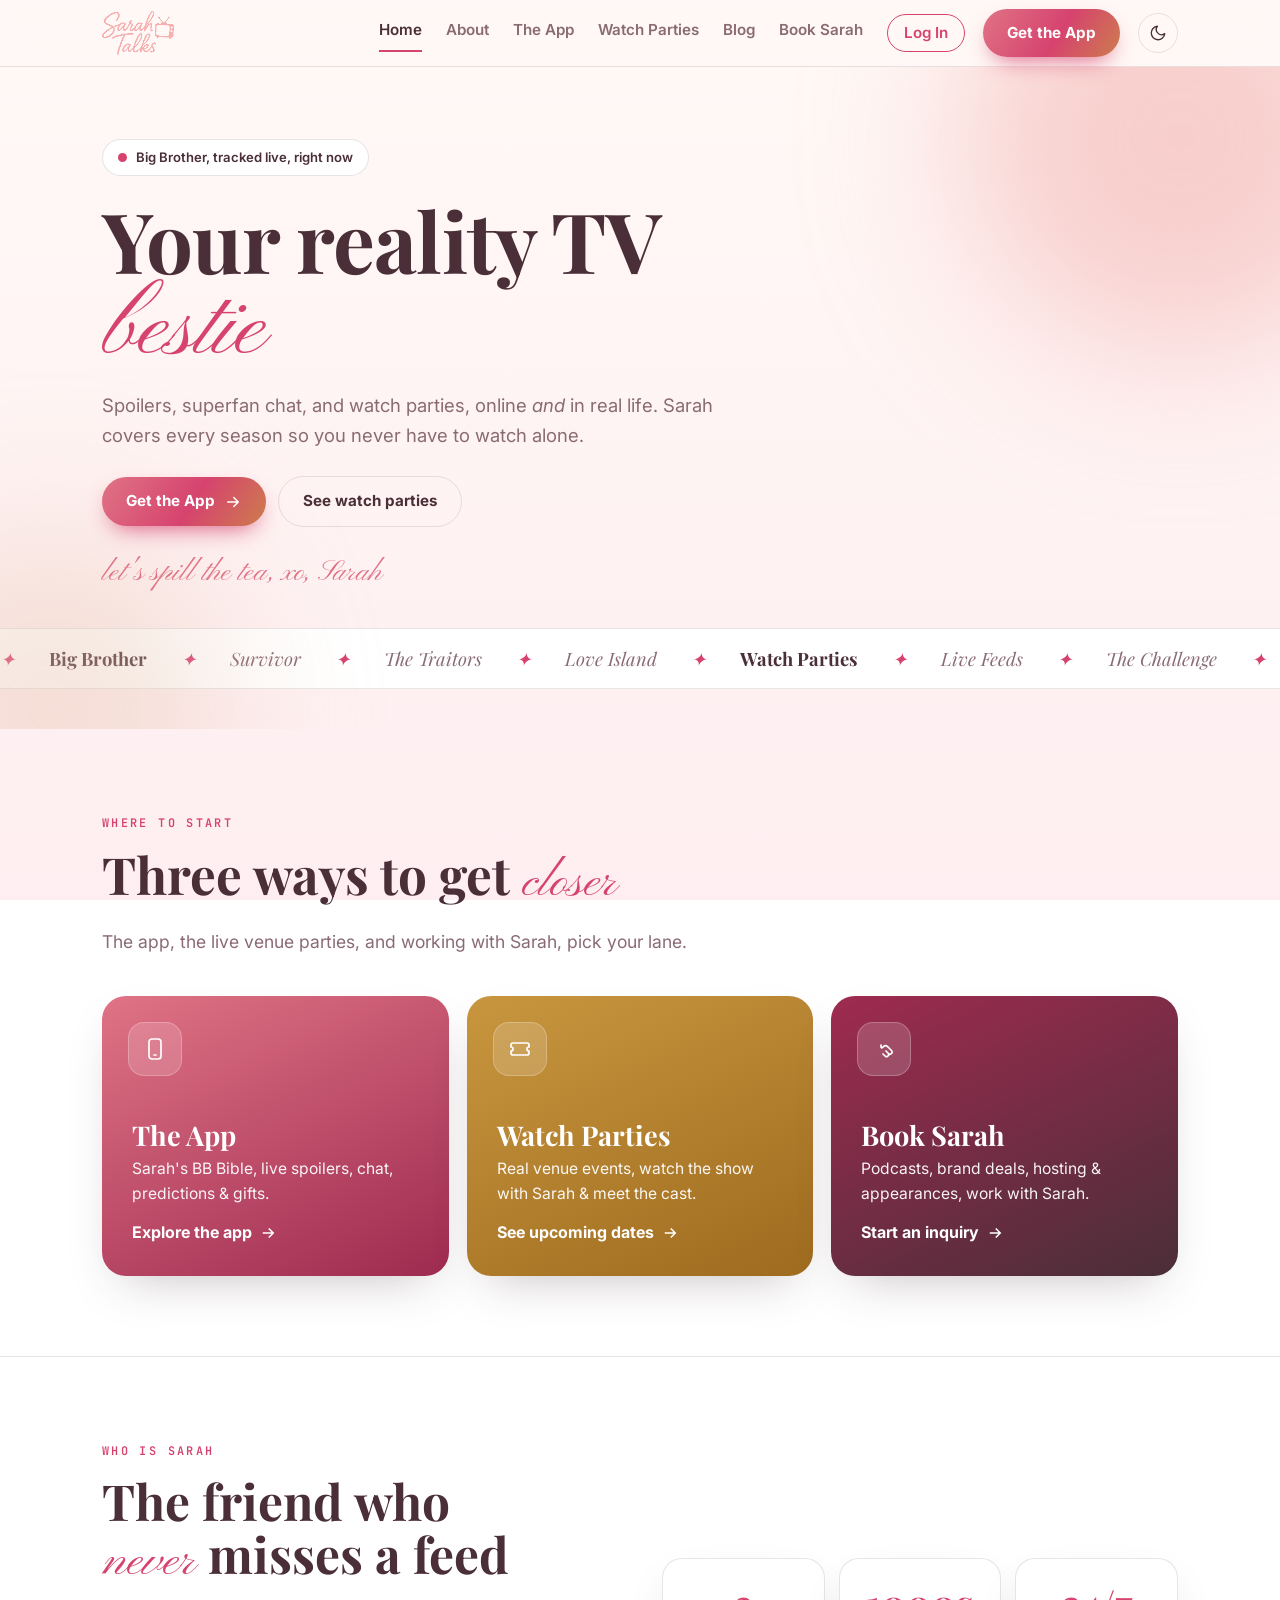
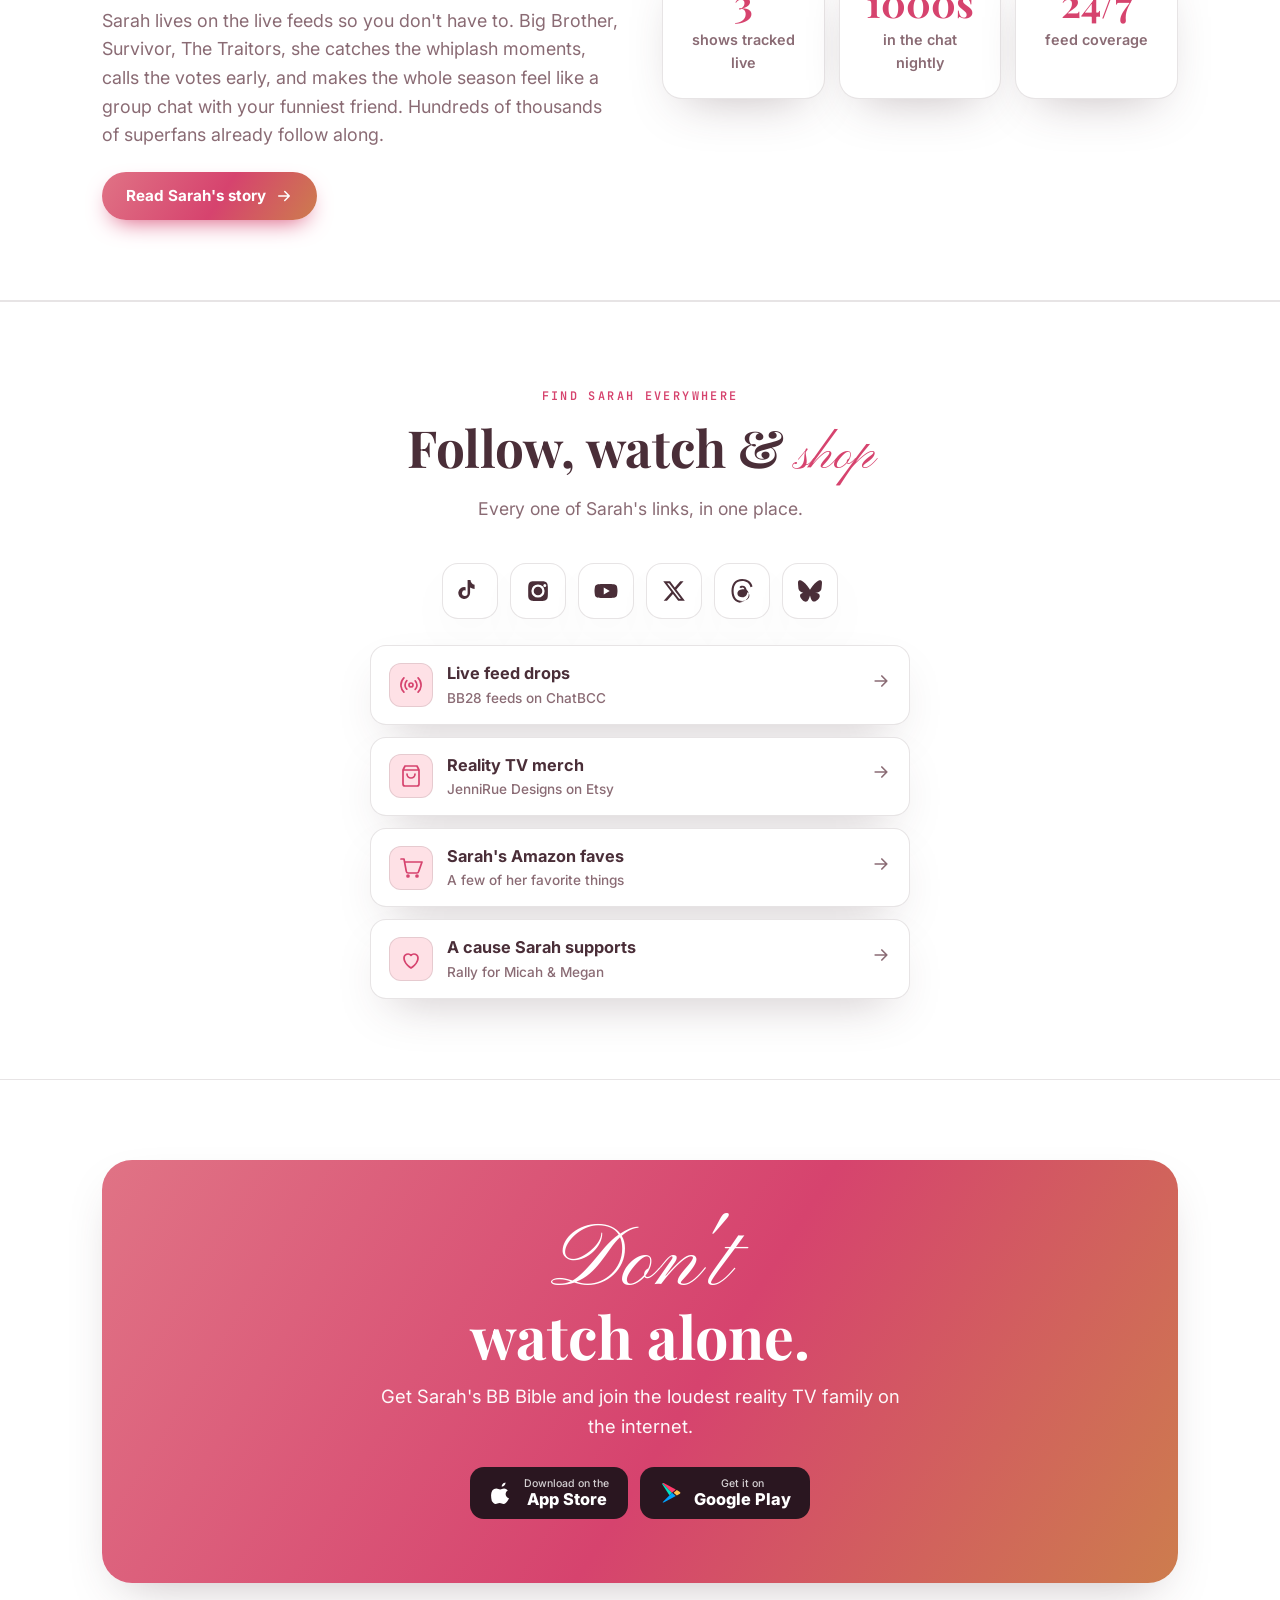
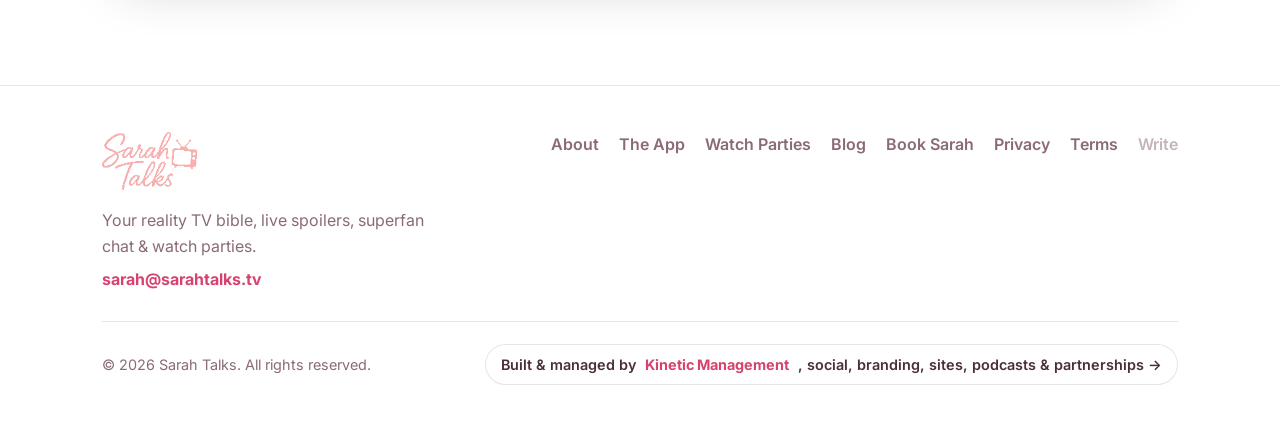
==== commit 9e7f0dc7: "Add Log In link (→ app.sarahtalks.tv) to site nav Co-Authored-By: Claude Opus 4.8 <noreply@anthropic" ====
--- a/index.html
+++ b/index.html
@@ -21,6 +21,7 @@
       <a href="watch-parties.html">Watch Parties</a>
       <a href="blog.html">Blog</a>
       <a href="book.html">Book Sarah</a>
+      <a href="https://app.sarahtalks.tv" class="nav-login">Log In</a>
     </div>
     <a href="app.html" class="btn btn-primary">Get the App</a>
     <button class="toggle" id="themeBtn" aria-label="Toggle theme"></button>
--- a/styles.css
+++ b/styles.css
@@ -368,3 +368,7 @@
 .built-by{margin:22px 0 0;font-family:"JetBrains Mono",monospace;font-size:.82rem;letter-spacing:.04em;color:rgba(255,255,255,.7)}
 .built-by a{color:#fff;text-decoration:none;border-bottom:1px solid rgba(255,255,255,.45);padding-bottom:1px;transition:border-color .15s ease}
 .built-by a:hover{border-color:#fff}
+
+/* Log In pill — entry point to the web app (app.sarahtalks.tv) */
+.nav-links a.nav-login{color:var(--rasp);border:1.5px solid var(--rasp);border-radius:999px;padding:6px 16px}
+.nav-links a.nav-login:hover{background:var(--rasp);color:#fff}
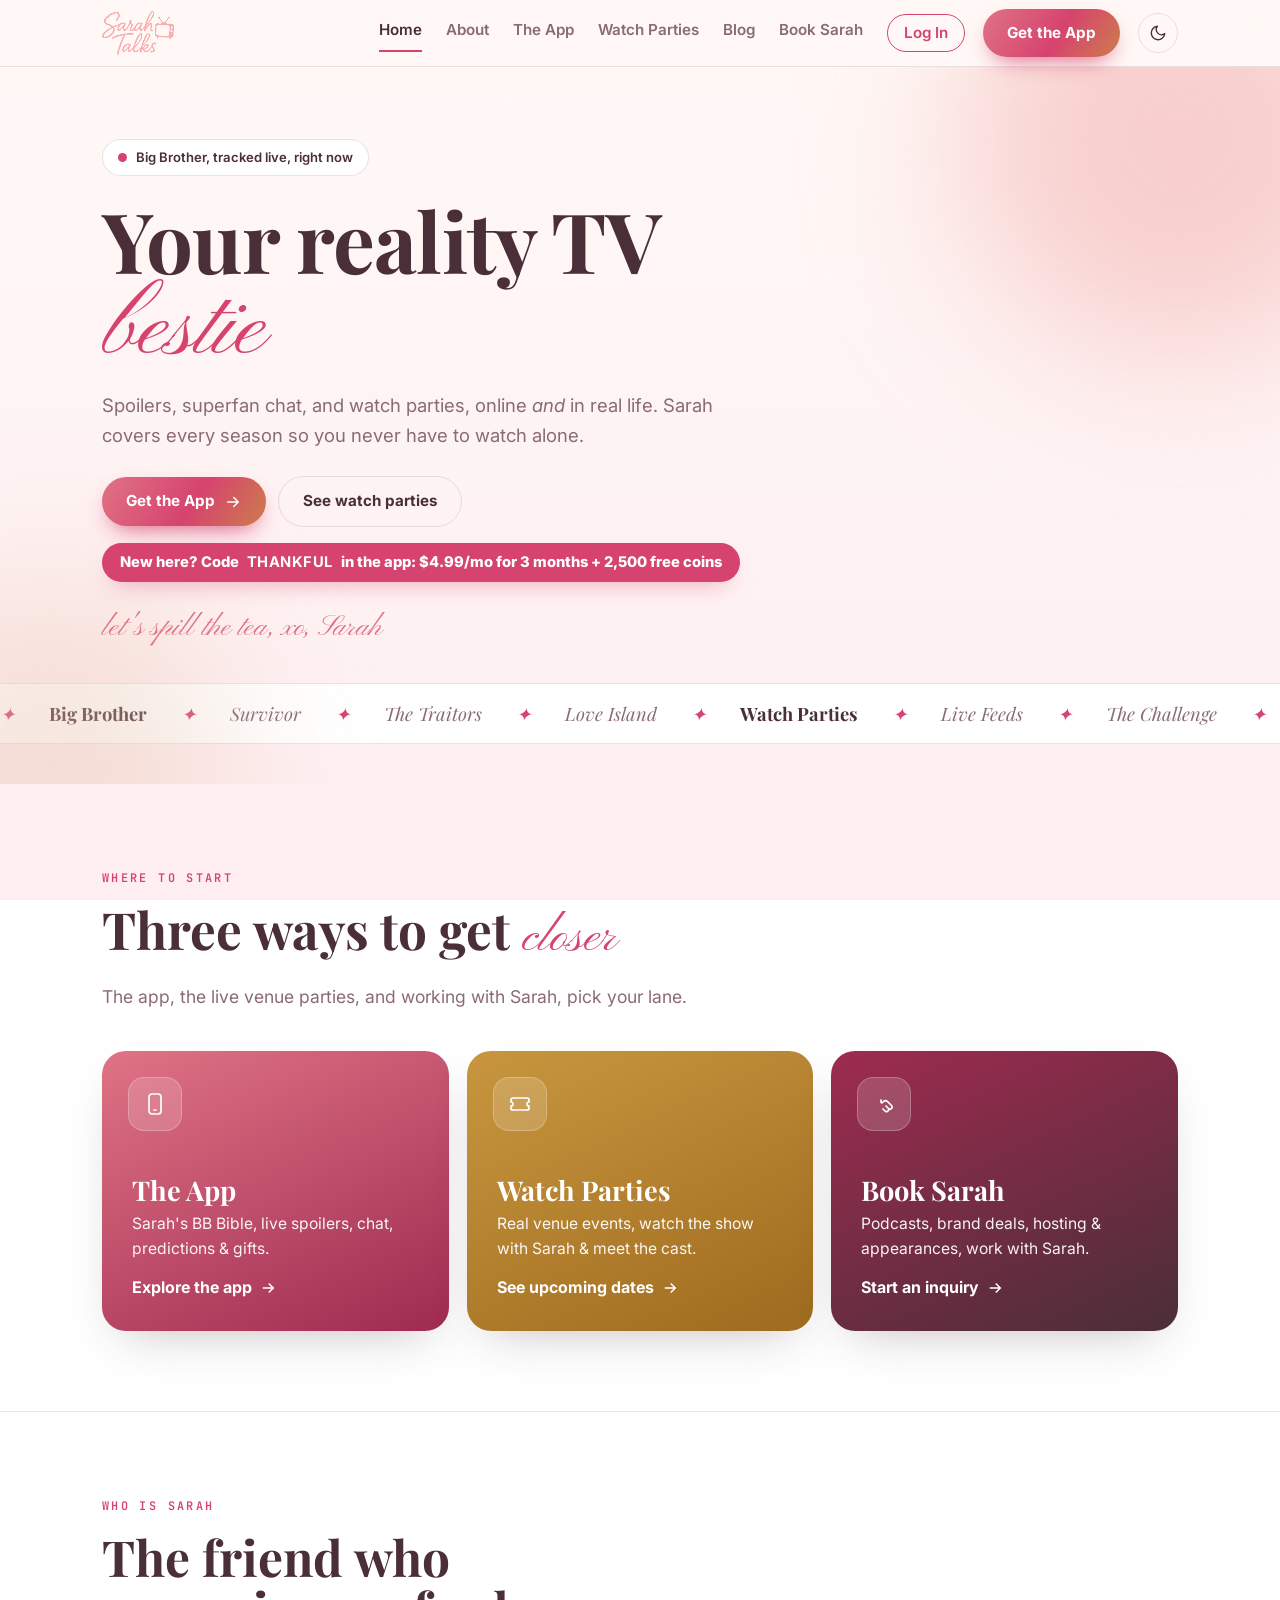
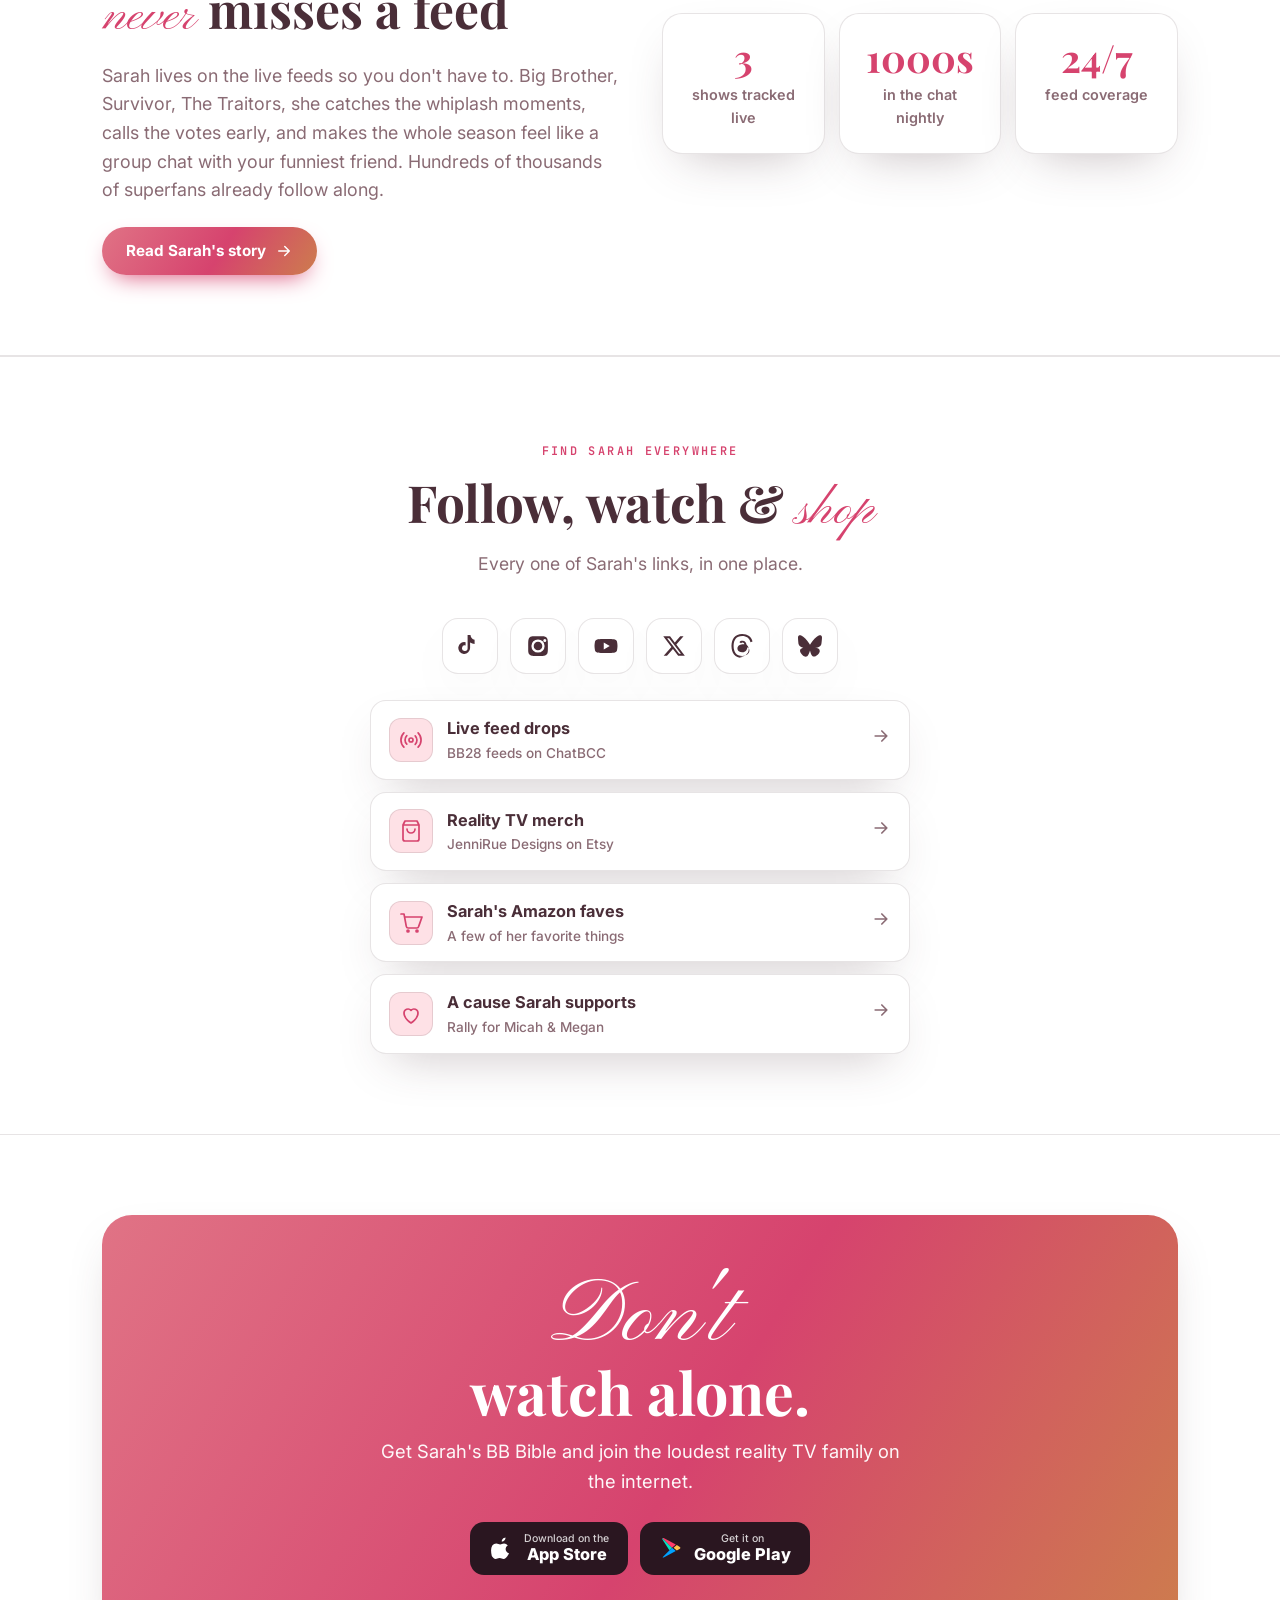
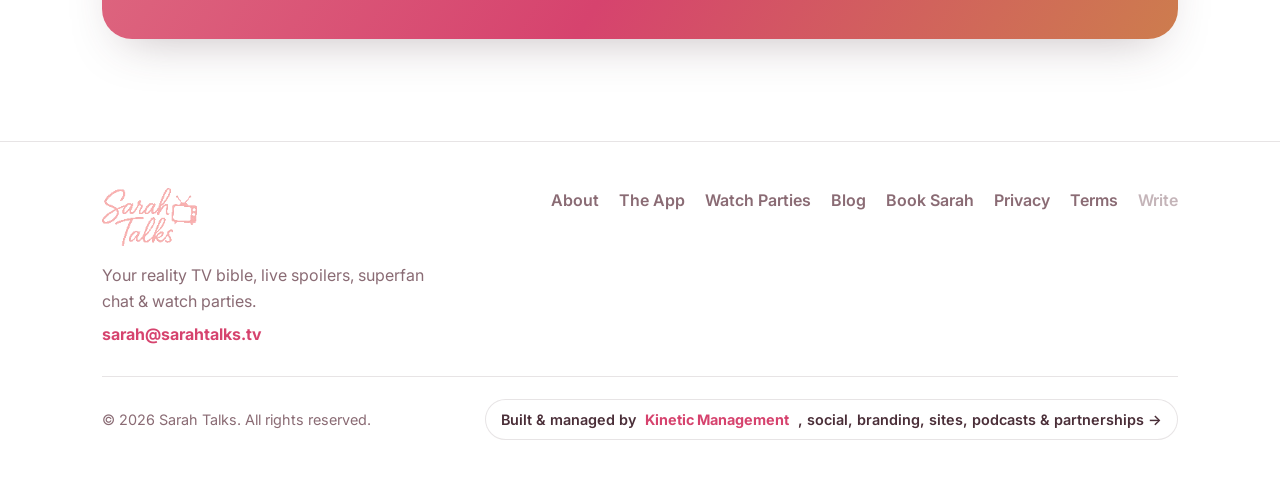
==== commit 7da45432: "Promote THANKFUL offer on the homepage + app page Add a THANKFUL pill ($4.99/mo for 3 months + 2,500" ====
--- a/index.html
+++ b/index.html
@@ -8,7 +8,7 @@
 <link rel="preconnect" href="https://fonts.googleapis.com">
 <link rel="preconnect" href="https://fonts.gstatic.com" crossorigin>
 <link href="https://fonts.googleapis.com/css2?family=Playfair+Display:ital,wght@0,500;0,600;0,700;0,800;1,500;1,600&family=Pinyon+Script&family=Inter:wght@400;500;600;700;800&family=JetBrains+Mono:wght@500;600&display=swap" rel="stylesheet">
-<link rel="stylesheet" href="styles.css?v=2">
+<link rel="stylesheet" href="styles.css?v=5">
 </head>
 <body>
 <header class="nav"><div class="wrap nav-in">
@@ -41,6 +41,7 @@
           <svg viewBox="0 0 24 24" fill="none" stroke="currentColor" stroke-width="2" stroke-linecap="round" stroke-linejoin="round"><path d="M5 12h14M13 6l6 6-6 6"/></svg></a>
         <a href="watch-parties.html" class="btn btn-ghost">See watch parties</a>
       </div>
+      <p style="margin:16px 0 0"><a href="app.html#get" style="display:inline-flex;align-items:center;gap:8px;background:#d6436e;color:#fff;font-weight:800;font-size:.92rem;line-height:1.3;padding:10px 18px;border-radius:999px;text-decoration:none;box-shadow:0 10px 24px -12px rgba(214,67,110,.6)">New here? Code <b style="letter-spacing:.03em">THANKFUL</b> in the app: $4.99/mo for 3 months + 2,500 free coins</a></p>
       <p class="signoff">let's spill the tea, xo, Sarah</p>
     </div>
     <div class="marq"><div class="marq-track">
@@ -144,10 +145,10 @@
         <h2><span class="script">Don't</span> watch alone.</h2>
         <p>Get Sarah's BB Bible and join the loudest reality TV family on the internet.</p>
         <div class="cta-row">
-          <a href="https://apps.apple.com/us/app/sarahs-bb-bible/id6790280154" class="store" target="_blank" rel="noopener">
+          <a href="https://apps.apple.com/us/app/sarahs-bb-bible/id6790280154?ct=sarahtalks_home&mt=8" class="store" target="_blank" rel="noopener">
             <svg viewBox="0 0 24 24" fill="currentColor"><path d="M16.5 1.5c.1 1-.3 2-1 2.8-.7.8-1.8 1.4-2.8 1.3-.1-1 .4-2 1-2.7.7-.8 1.9-1.3 2.8-1.4zM20 17.2c-.5 1.2-.8 1.7-1.5 2.7-1 1.4-2.3 3.1-4 3.1-1.5 0-1.9-1-3.9-1-2 0-2.5 1-3.9 1-1.7 0-2.9-1.6-3.9-3C1.9 16.4 1.6 12 3.3 9.6c1-1.4 2.5-2.2 4-2.2 1.6 0 2.6 1 3.9 1 1.3 0 2-1 3.9-1 1.3 0 2.7.7 3.7 2-3.3 1.8-2.7 6.4 1.2 7.8z"/></svg>
             <span><small>Download on the</small><b>App Store</b></span></a>
-          <a href="https://play.google.com/store/apps/details?id=com.kineticmgmt.bb_bible" class="store" target="_blank" rel="noopener">
+          <a href="https://play.google.com/store/apps/details?id=com.kineticmgmt.bb_bible&referrer=utm_source%3Dsarahtalks.tv%26utm_medium%3Dwebsite%26utm_campaign%3Dsarahtalks%26utm_content%3Dhome" class="store" target="_blank" rel="noopener">
             <svg viewBox="0 0 24 24"><path fill="#00E5C3" d="M3.6 2.3 13 11.7l-2.6 2.6L3.1 3c.1-.3.3-.5.5-.7z"/><path fill="#FF3B6B" d="M16.8 8.5 13 11.7 3.6 2.3c.4-.3 1-.3 1.6 0l11.6 6.2z"/><path fill="#FFC24B" d="M20.9 11c.6.4.6 1.3 0 1.7l-3.1 1.7-3.2-2.7 3.2-2.7 3.1 2z"/><path fill="#00A2FF" d="M13 11.7 16.8 15 5.2 21.2c-.6.3-1.2.3-1.6 0l9.4-9.5z"/></svg>
             <span><small>Get it on</small><b>Google Play</b></span></a>
         </div>
@@ -174,6 +175,6 @@
     <a class="plug" href="https://kinetic-mgmt.com" target="_blank" rel="noopener">Built &amp; managed by <b>Kinetic Management</b>, social, branding, sites, podcasts &amp; partnerships &rarr;</a>
   </div>
 </div></footer>
-<script src="app.js?v=2"></script>
+<script src="app.js?v=5"></script>
 </body>
 </html>
--- a/styles.css
+++ b/styles.css
@@ -274,6 +274,14 @@
 .about-photo{margin:0;border-radius:20px;overflow:hidden;border:1px solid var(--line);box-shadow:var(--shadow)}
 .about-photo img{width:100%;height:auto;display:block}
 .about-photo figcaption{font-size:.82rem;color:var(--muted);padding:10px 14px;background:var(--surface);text-align:center}
+.about-portrait{margin:0;border-radius:20px;overflow:hidden;border:1px solid var(--line);box-shadow:var(--shadow)}
+.about-portrait img{width:100%;height:auto;display:block}
+.about-copy .about-photo{margin:26px 0}
+.about-duo{display:grid;grid-template-columns:1fr 1fr;gap:16px;margin:26px 0;align-items:start}
+.about-duo figure{margin:0;border-radius:18px;overflow:hidden;border:1px solid var(--line);box-shadow:var(--shadow);background:var(--surface)}
+.about-duo img{width:100%;height:auto;display:block}
+.about-duo figcaption{font-size:.82rem;color:var(--muted);padding:10px 14px;text-align:center}
+@media(max-width:560px){.about-duo{grid-template-columns:1fr}}
 .about-stats{display:grid;grid-template-columns:1fr;gap:12px}
 @media(max-width:860px){.about-grid{grid-template-columns:1fr;gap:34px}.about-side{position:static}.about-stats{grid-template-columns:1fr 1fr 1fr}}
 
@@ -285,7 +293,12 @@
   border:1px solid var(--line);border-radius:20px;overflow:hidden;box-shadow:var(--shadow);
   transition:transform .16s ease,border-color .16s ease}
 .pcard:hover{transform:translateY(-4px);border-color:var(--rose-deep)}
-.pcard-cover{aspect-ratio:16/9;background:var(--blush);background-size:cover;background-position:center;border-bottom:1px solid var(--line)}
+/* Show the WHOLE photo, whatever its shape: full image contained on a soft
+   blurred fill of itself, so nothing (top person, dog, etc.) ever gets cropped. */
+.pcard-cover{position:relative;aspect-ratio:4/3;overflow:hidden;background:var(--blush);border-bottom:1px solid var(--line)}
+.pcard-cover::before{content:"";position:absolute;inset:0;background-image:var(--cover);background-size:cover;background-position:center;filter:blur(24px) brightness(.9);transform:scale(1.15);z-index:0}
+.pcard-cover.noimg::before{display:none}
+.pcard-img{position:relative;z-index:1;width:100%;height:100%;object-fit:contain;display:block}
 .pcard-body{padding:20px 22px 24px;display:flex;flex-direction:column;gap:9px;flex:1}
 .pcard .tag{align-self:flex-start;font-family:"JetBrains Mono",monospace;font-size:.68rem;letter-spacing:.14em;
   text-transform:uppercase;font-weight:600;color:var(--rasp);background:var(--blush);padding:4px 10px;border-radius:999px}
@@ -326,8 +339,11 @@
 .ed-hint{font-size:.82rem;color:var(--muted);margin:-8px 0 18px}
 .login-card{max-width:420px;margin:40px auto;background:var(--surface);border:1px solid var(--line);border-radius:20px;padding:30px 28px;box-shadow:var(--shadow)}
 .login-card h2{margin:0 0 6px}
-.draft-list{margin-top:34px;border-top:1px solid var(--line);padding-top:22px}
+.draft-list{margin:0 0 30px;background:var(--surface);border:1px solid var(--line);border-radius:16px;padding:16px 18px;box-shadow:var(--shadow)}
+.picker-head{display:flex;align-items:center;justify-content:space-between;gap:12px;margin:0 0 6px}
+.picker-head h3{font-family:"Playfair Display",serif;margin:0;font-size:1.2rem}
 .draft-row{display:flex;align-items:center;gap:12px;padding:12px 0;border-bottom:1px solid var(--line)}
+.draft-row:last-child{border-bottom:none}
 .draft-row .grow{flex:1;min-width:0}
 .draft-row .grow b{display:block;font-family:"Playfair Display",serif;font-size:1.05rem}
 .draft-row .grow small{color:var(--muted)}
@@ -372,3 +388,14 @@
 /* Log In pill — entry point to the web app (app.sarahtalks.tv) */
 .nav-links a.nav-login{color:var(--rasp);border:1.5px solid var(--rasp);border-radius:999px;padding:6px 16px}
 .nav-links a.nav-login:hover{background:var(--rasp);color:#fff}
+
+/* ---- Admin edit affordances on the public blog (shown only when logged in) ---- */
+.pcard-wrap{position:relative;display:flex}
+.pcard-wrap>.pcard{flex:1}
+.pcard-edit{position:absolute;top:10px;right:10px;z-index:4;display:inline-flex;align-items:center;gap:5px;
+  background:rgba(20,10,14,.66);color:#fff;font-size:.74rem;font-weight:700;letter-spacing:.02em;
+  padding:6px 12px;border-radius:999px;text-decoration:none;border:1px solid rgba(255,255,255,.28);backdrop-filter:blur(4px)}
+.pcard-edit:hover{background:var(--rasp);border-color:var(--rasp)}
+.article-edit{display:inline-flex;align-items:center;gap:7px;margin:0 0 20px 14px;padding:9px 17px;border-radius:999px;vertical-align:middle;
+  background:var(--rasp);color:#fff;font-weight:700;font-size:.9rem;text-decoration:none;border:none}
+.article-edit:hover{filter:brightness(1.06)}
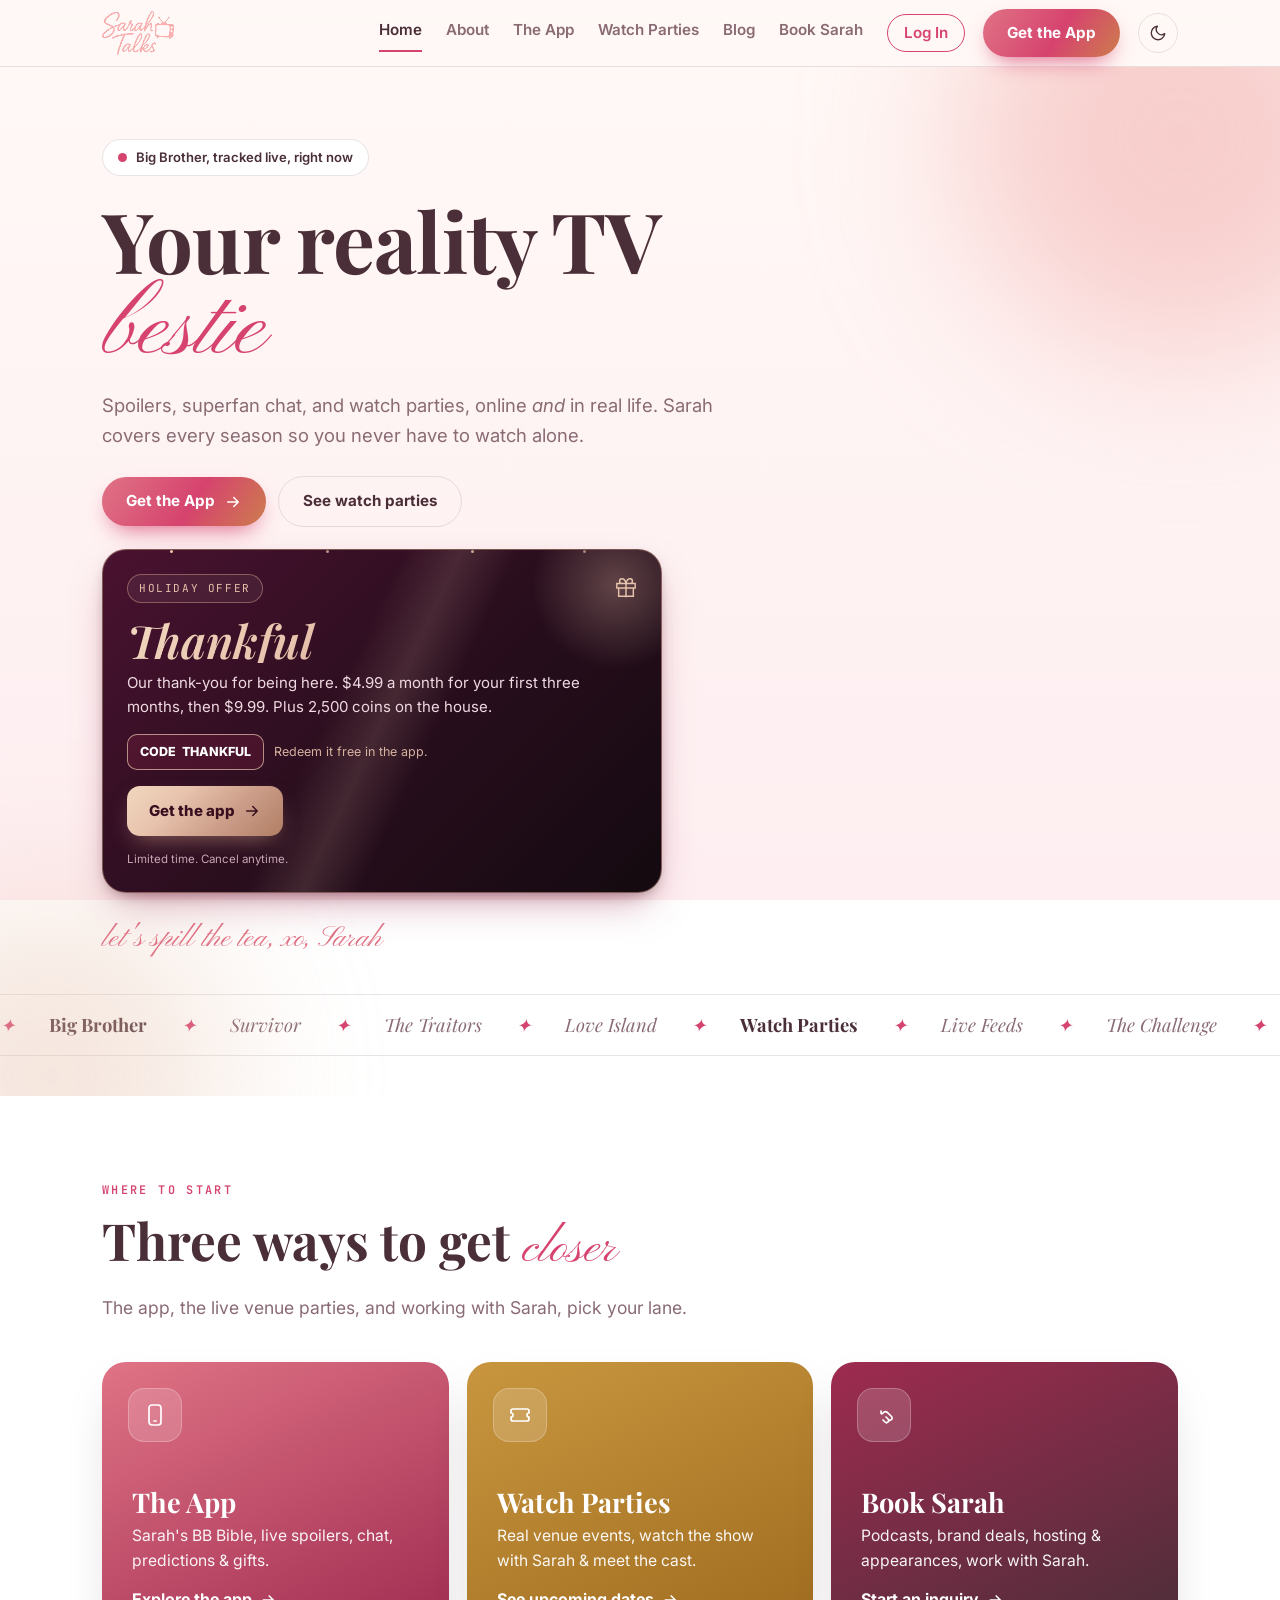
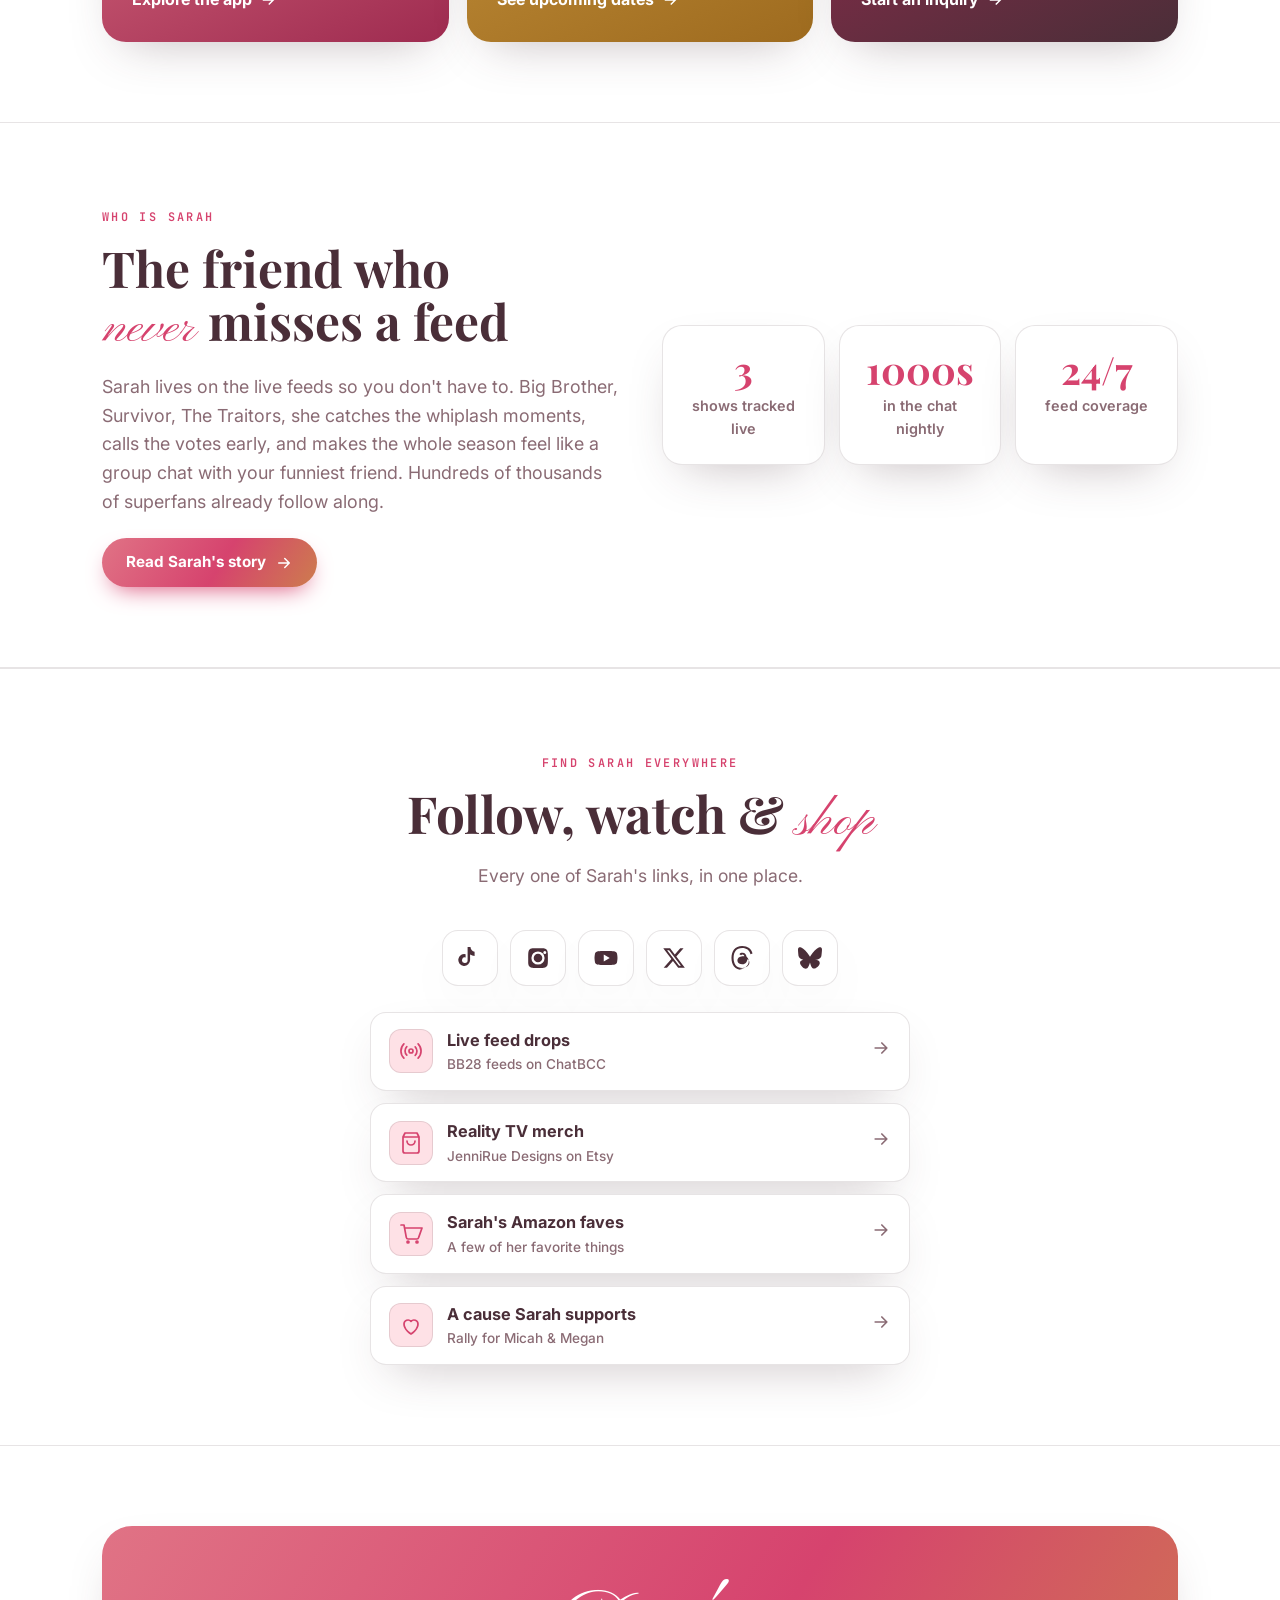
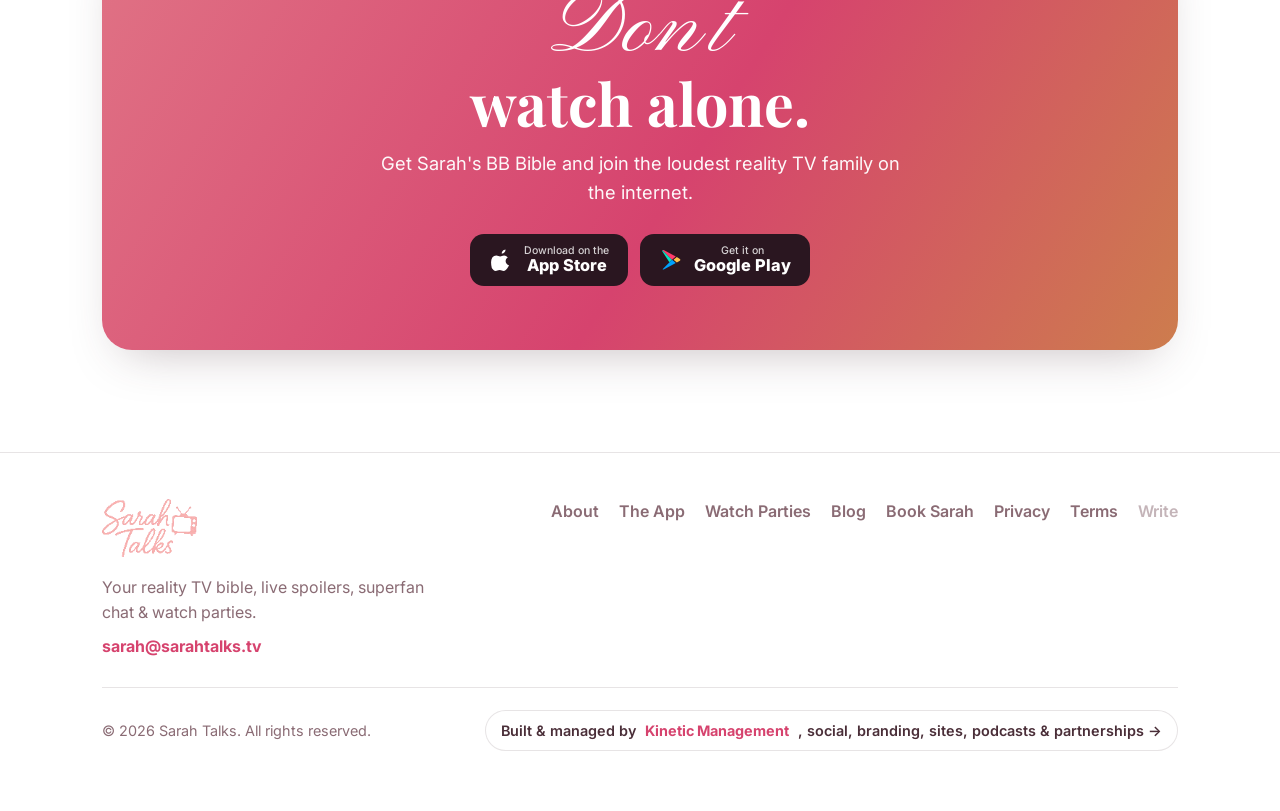
==== commit a267e729: "Holiday THANKFUL hero on marketing site Replace the three THANKFUL pills (index hero, app.html hero " ====
--- a/index.html
+++ b/index.html
@@ -8,7 +8,7 @@
 <link rel="preconnect" href="https://fonts.googleapis.com">
 <link rel="preconnect" href="https://fonts.gstatic.com" crossorigin>
 <link href="https://fonts.googleapis.com/css2?family=Playfair+Display:ital,wght@0,500;0,600;0,700;0,800;1,500;1,600&family=Pinyon+Script&family=Inter:wght@400;500;600;700;800&family=JetBrains+Mono:wght@500;600&display=swap" rel="stylesheet">
-<link rel="stylesheet" href="styles.css?v=5">
+<link rel="stylesheet" href="styles.css?v=6">
 </head>
 <body>
 <header class="nav"><div class="wrap nav-in">
@@ -41,7 +41,20 @@
           <svg viewBox="0 0 24 24" fill="none" stroke="currentColor" stroke-width="2" stroke-linecap="round" stroke-linejoin="round"><path d="M5 12h14M13 6l6 6-6 6"/></svg></a>
         <a href="watch-parties.html" class="btn btn-ghost">See watch parties</a>
       </div>
-      <p style="margin:16px 0 0"><a href="app.html#get" style="display:inline-flex;align-items:center;gap:8px;background:#d6436e;color:#fff;font-weight:800;font-size:.92rem;line-height:1.3;padding:10px 18px;border-radius:999px;text-decoration:none;box-shadow:0 10px 24px -12px rgba(214,67,110,.6)">New here? Code <b style="letter-spacing:.03em">THANKFUL</b> in the app: $4.99/mo for 3 months + 2,500 free coins</a></p>
+      <div class="thx">
+        <span class="thx-sweep"></span><span class="thx-glow"></span>
+        <span class="thx-mote" style="left:12%;animation-duration:7s"></span>
+        <span class="thx-mote" style="left:40%;animation-duration:9s;animation-delay:1.5s;opacity:.7"></span>
+        <span class="thx-mote" style="left:66%;animation-duration:8s;animation-delay:.7s;opacity:.8"></span>
+        <span class="thx-mote" style="left:86%;animation-duration:10s;animation-delay:2.3s;opacity:.6"></span>
+        <div class="thx-row"><span class="thx-tag">Holiday offer</span>
+          <svg width="22" height="22" viewBox="0 0 24 24" fill="none" stroke="#E7C2AC" stroke-width="1.6"><path d="M20 12v9H4v-9M2 7h20v5H2zM12 22V7M12 7H7.5a2.5 2.5 0 0 1 0-5C11 2 12 7 12 7zM12 7h4.5a2.5 2.5 0 0 0 0-5C13 2 12 7 12 7z"/></svg></div>
+        <h2>Thankful</h2>
+        <p class="thx-copy">Our thank-you for being here. $4.99 a month for your first three months, then $9.99. Plus 2,500 coins on the house.</p>
+        <p class="thx-codeline"><span class="thx-chip">CODE&nbsp;&nbsp;THANKFUL</span><span class="thx-note">Redeem it free in the app.</span></p>
+        <a href="app.html#get" class="thx-cta">Get the app <svg width="18" height="18" viewBox="0 0 24 24" fill="none" stroke="currentColor" stroke-width="2" stroke-linecap="round" stroke-linejoin="round"><path d="M5 12h14M13 6l6 6-6 6"/></svg></a>
+        <p class="thx-fine">Limited time. Cancel anytime.</p>
+      </div>
       <p class="signoff">let's spill the tea, xo, Sarah</p>
     </div>
     <div class="marq"><div class="marq-track">
--- a/styles.css
+++ b/styles.css
@@ -399,3 +399,36 @@
 .article-edit{display:inline-flex;align-items:center;gap:7px;margin:0 0 20px 14px;padding:9px 17px;border-radius:999px;vertical-align:middle;
   background:var(--rasp);color:#fff;font-weight:700;font-size:.9rem;text-decoration:none;border:none}
 .article-edit:hover{filter:brightness(1.06)}
+
+/* ---- Holiday THANKFUL hero (mirrors the in-app paywall hero) ---- */
+.thx{position:relative;overflow:hidden;border-radius:24px;padding:24px;margin:22px 0 0;max-width:560px;
+  border:1px solid rgba(201,154,134,.55);
+  background:linear-gradient(135deg,#4A1230 0%,#2A0E1E 50%,#140A10 100%);
+  box-shadow:0 18px 40px -14px rgba(158,43,80,.5),0 6px 16px -8px rgba(0,0,0,.55);text-align:left}
+.final .thx{margin:22px auto 0}
+.thx-sweep{position:absolute;inset:0;pointer-events:none;
+  background:linear-gradient(115deg,transparent 42%,rgba(231,194,172,.14) 50%,transparent 58%);
+  animation:thxSweep 6s ease-in-out infinite}
+.thx-glow{position:absolute;top:-50px;right:-40px;width:170px;height:170px;border-radius:50%;
+  background:radial-gradient(circle,rgba(231,194,172,.3),transparent 70%);pointer-events:none}
+.thx-mote{position:absolute;top:0;width:3px;height:3px;border-radius:50%;background:#E7C2AC;
+  animation:thxDrift linear infinite;pointer-events:none}
+.thx-row{position:relative;display:flex;align-items:center;justify-content:space-between}
+.thx-tag{font-family:'JetBrains Mono',ui-monospace,monospace;font-size:11px;letter-spacing:1.6px;text-transform:uppercase;
+  color:#E7C2AC;border:1px solid rgba(201,154,134,.5);background:rgba(255,255,255,.06);padding:5px 11px;border-radius:999px}
+.thx h2{font-family:'Playfair Display',serif;font-style:italic;font-weight:600;font-size:46px;line-height:1;margin:14px 0 8px;
+  background:linear-gradient(135deg,#F1D7BE,#E7C2AC 35%,#C99A86 70%,#B07E63);
+  -webkit-background-clip:text;background-clip:text;color:transparent}
+.thx .thx-copy{position:relative;margin:0 0 16px;color:#F0D9E1;line-height:1.55;font-size:15px;max-width:460px;font-family:"Inter";opacity:1}
+.thx .thx-codeline{position:relative;margin:0 0 16px;max-width:none;font-size:1rem;opacity:1}
+.thx-chip{display:inline-flex;align-items:center;gap:7px;color:#fff;font-weight:800;font-size:12.5px;
+  border:1.2px solid rgba(231,194,172,.7);background:rgba(158,43,80,.22);padding:7px 12px;border-radius:10px}
+.thx-note{color:rgba(231,194,172,.9);font-size:12.5px;margin-left:10px}
+.thx-cta{position:relative;display:inline-flex;align-items:center;gap:8px;text-decoration:none;
+  background:linear-gradient(135deg,#F1D7BE,#E7C2AC 32%,#C99A86 68%,#B07E63);color:#3A1020;font-weight:800;font-size:15px;
+  padding:13px 22px;border-radius:13px;box-shadow:0 10px 22px -8px rgba(201,154,134,.6);transition:transform .15s ease}
+.thx-cta:hover{transform:translateY(-2px)}
+.thx .thx-fine{position:relative;margin:14px 0 0;color:#C9A6B3;font-size:11.5px;max-width:none;opacity:1}
+@keyframes thxSweep{0%{transform:translateX(-120%)}100%{transform:translateX(120%)}}
+@keyframes thxDrift{0%{transform:translateY(-8px);opacity:0}20%{opacity:1}80%{opacity:1}100%{transform:translateY(200px);opacity:0}}
+@media (prefers-reduced-motion:reduce){.thx-sweep,.thx-mote{animation:none;opacity:0}}
